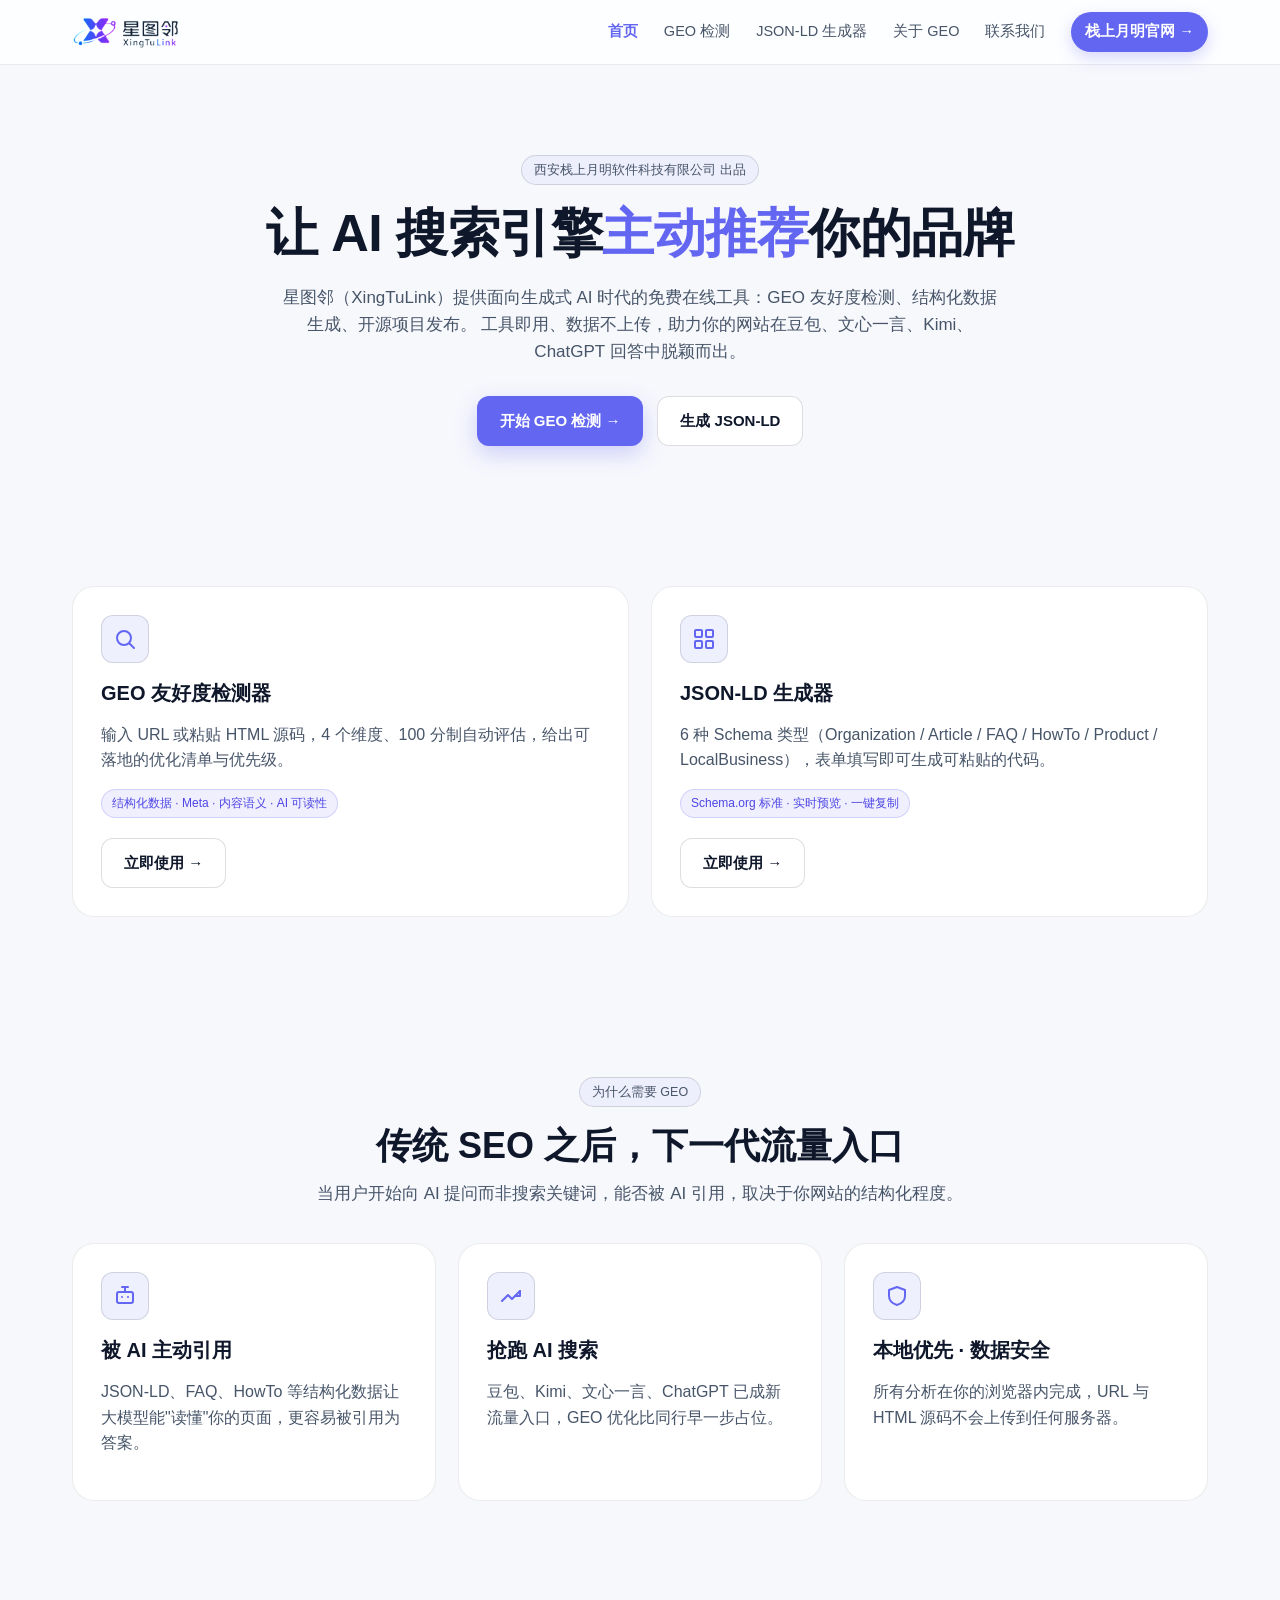
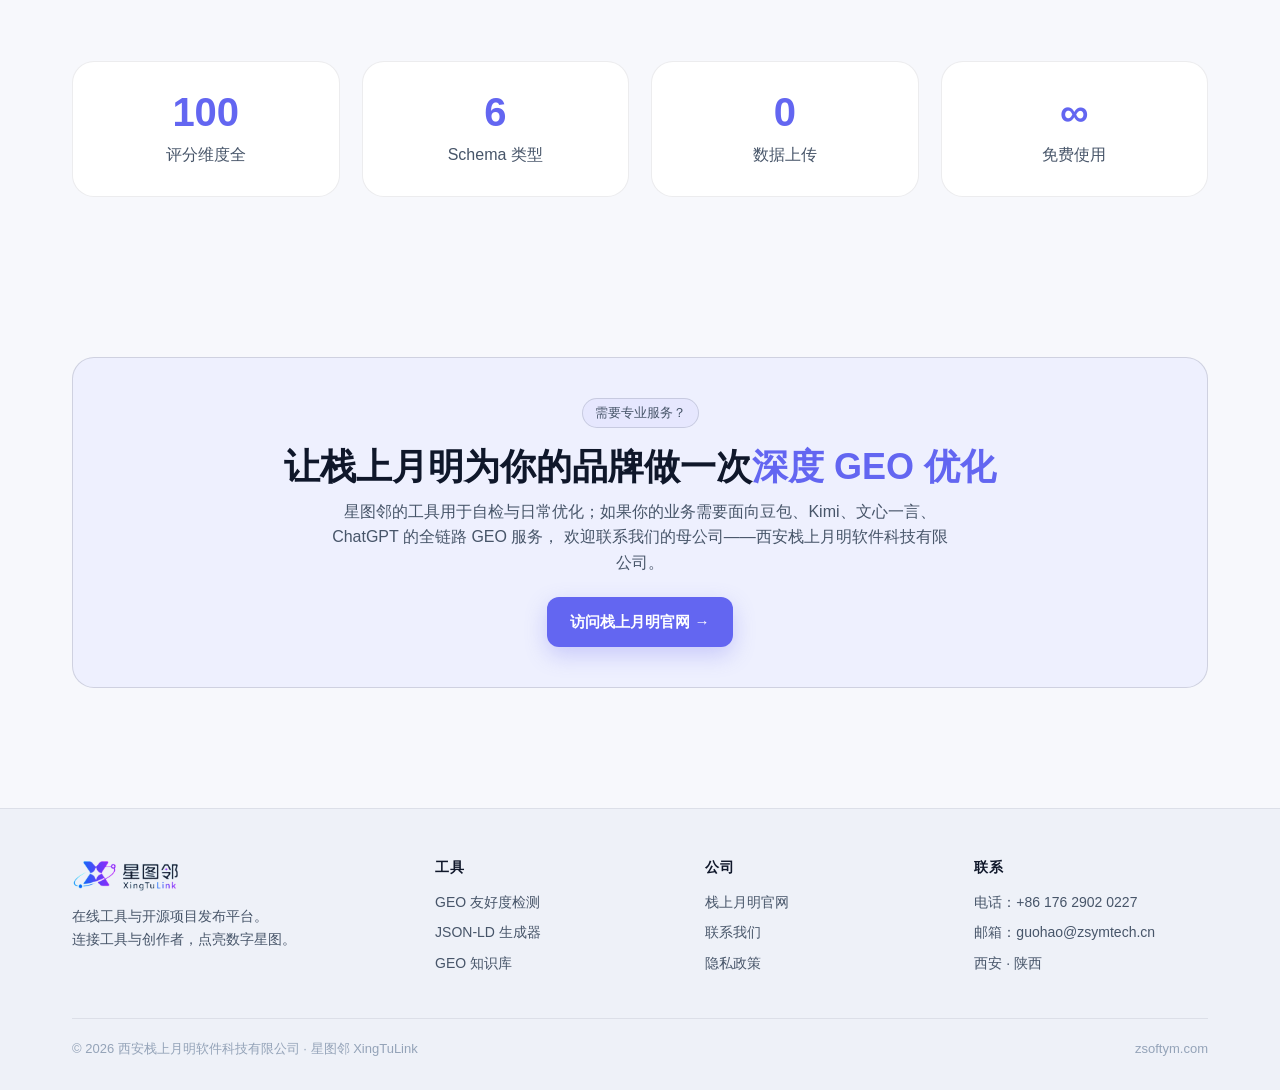
==== index.html @ fd4aece3 "Initial commit: XingtuLin: Open‑Source Release of GEO Tool Site" ====
<!DOCTYPE html>
<html lang="zh-CN">
<head>
  <meta charset="UTF-8" />
  <meta name="viewport" content="width=device-width, initial-scale=1, viewport-fit=cover" />
  <title>GEO优化工具_AI搜索引擎优化_JSON-LD生成器 - 星图邻</title>
  <meta name="description" content="星图邻（XingTuLink）提供 GEO 友好度检测、JSON-LD 生成器等面向 AI 搜索引擎优化的免费在线工具，助力网站在豆包、Kimi、文心一言、ChatGPT 中被主动引用。由西安栈上月明软件科技有限公司运营。" />
  <meta name="keywords" content="GEO优化工具,AI搜索引擎优化,生成式引擎优化,JSON-LD生成器,Schema标记,在线工具,星图邻,XingTuLink,栈上月明" />
  <meta http-equiv="Cache-Control" content="no-transform" />
  <meta name="applicable-device" content="pc,mobile" />
  <meta name="format-detection" content="telephone=no" />
  <meta name="mobile-web-app-capable" content="yes" />
  <meta name="author" content="西安栈上月明软件科技有限公司" />
  <link rel="canonical" href="https://xingtulink.com/" />
  <link rel="icon" type="image/png" href="/img/logo.png" />
  <link rel="apple-touch-icon" href="/img/logo.png" />
  <meta property="og:type" content="website" />
  <meta property="og:title" content="星图邻 - 在线工具与开源项目平台" />
  <meta property="og:description" content="提供 GEO 优化工具、JSON-LD 生成器等在线工具，发布优质开源项目。" />
  <meta property="og:url" content="https://xingtulink.com/" />
  <meta property="og:image" content="https://xingtulink.com/img/logo.png" />
  <meta property="og:site_name" content="星图邻 XingTuLink" />
  <meta property="og:locale" content="zh_CN" />
  <meta name="twitter:card" content="summary_large_image" />
  <meta name="twitter:title" content="星图邻 - 在线工具与开源项目平台" />
  <meta name="twitter:description" content="提供 GEO 优化工具、JSON-LD 生成器等在线工具" />
  <meta name="twitter:image" content="https://xingtulink.com/img/logo.png" />
  <meta name="theme-color" content="#0b0f1a" />
  <link rel="stylesheet" href="/public/styles.css" />
  <script type="application/ld+json">
  {
    "@context": "https://schema.org",
    "@graph": [
      {
        "@type": "Organization",
        "name": "星图邻 XingTuLink",
        "url": "https://xingtulink.com",
        "logo": "https://xingtulink.com/img/logo.png",
        "description": "面向生成式AI时代的免费在线工具平台",
        "parentOrganization": {
          "@type": "Organization",
          "name": "西安栈上月明软件科技有限公司",
          "url": "https://zsoftym.com"
        },
        "sameAs": ["https://github.com/xingtulink", "https://zsoftym.com"],
        "contactPoint": {
          "@type": "ContactPoint",
          "telephone": "+86-17629020227",
          "email": "guohao@zsymtech.cn",
          "contactType": "customer service"
        }
      },
      {
        "@type": "WebSite",
        "name": "星图邻",
        "url": "https://xingtulink.com",
        "potentialAction": {
          "@type": "SearchAction",
          "target": "https://xingtulink.com/search?q={search_term_string}",
          "query-input": "required name=search_term_string"
        }
      }
    ]
  }
  </script>
</head>
<body>
  <div class="bg-decor"></div>

  <header class="site-header">
    <div class="container nav">
      <a class="brand" href="/">
        <img src="/img/logo.png" alt="星图邻 XingTuLink" />
      </a>
      <button class="nav-toggle" aria-label="菜单">☰</button>
      <nav class="nav-links">
        <a href="/" class="active">首页</a>
        <a href="/tools/geo-checker/">GEO 检测</a>
        <a href="/tools/json-ld-generator/">JSON-LD 生成器</a>
        <a href="/about-geo/">关于 GEO</a>
        <a href="/contact/">联系我们</a>
        <a class="nav-cta" href="https://zsoftym.com/" data-external="1">栈上月明官网 →</a>
      </nav>
    </div>
  </header>

  <main>
    <section class="hero">
      <div class="container">
        <span class="eyebrow">西安栈上月明软件科技有限公司 出品</span>
        <h1>让 AI 搜索引擎<span class="gradient-text">主动推荐</span>你的品牌</h1>
        <p class="lead">
          星图邻（XingTuLink）提供面向生成式 AI 时代的免费在线工具：GEO 友好度检测、结构化数据生成、开源项目发布。
          工具即用、数据不上传，助力你的网站在豆包、文心一言、Kimi、ChatGPT 回答中脱颖而出。
        </p>
        <div class="hero-cta">
          <a class="btn btn-primary" href="/tools/geo-checker/">开始 GEO 检测 →</a>
          <a class="btn btn-ghost" href="/tools/json-ld-generator/">生成 JSON-LD</a>
        </div>
      </div>
    </section>

    <section>
      <div class="container">
        <div class="grid grid-2">
          <a class="card" href="/tools/geo-checker/">
            <span class="icon"><svg viewBox="0 0 24 24" fill="none" stroke="currentColor" stroke-width="2" stroke-linecap="round" stroke-linejoin="round"><circle cx="11" cy="11" r="7"></circle><line x1="21" y1="21" x2="16.5" y2="16.5"></line></svg></span>
            <h3>GEO 友好度检测器</h3>
            <p style="color:var(--text-soft);">
              输入 URL 或粘贴 HTML 源码，4 个维度、100 分制自动评估，给出可落地的优化清单与优先级。
            </p>
            <span class="chip">结构化数据 · Meta · 内容语义 · AI 可读性</span>
            <div style="margin-top:20px;">
              <span class="btn btn-ghost" style="pointer-events:none;">立即使用 →</span>
            </div>
          </a>
          <a class="card" href="/tools/json-ld-generator/">
            <span class="icon"><svg viewBox="0 0 24 24" fill="none" stroke="currentColor" stroke-width="2" stroke-linecap="round" stroke-linejoin="round"><rect x="3" y="3" width="7" height="7" rx="1"></rect><rect x="14" y="3" width="7" height="7" rx="1"></rect><rect x="3" y="14" width="7" height="7" rx="1"></rect><rect x="14" y="14" width="7" height="7" rx="1"></rect></svg></span>
            <h3>JSON-LD 生成器</h3>
            <p style="color:var(--text-soft);">
              6 种 Schema 类型（Organization / Article / FAQ / HowTo / Product / LocalBusiness），表单填写即可生成可粘贴的代码。
            </p>
            <span class="chip">Schema.org 标准 · 实时预览 · 一键复制</span>
            <div style="margin-top:20px;">
              <span class="btn btn-ghost" style="pointer-events:none;">立即使用 →</span>
            </div>
          </a>
        </div>
      </div>
    </section>

    <section>
      <div class="container">
        <div style="text-align:center;margin-bottom:36px;">
          <span class="eyebrow">为什么需要 GEO</span>
          <h2>传统 SEO 之后，下一代流量入口</h2>
          <p class="lead" style="margin:8px auto 0;">
            当用户开始向 AI 提问而非搜索关键词，能否被 AI 引用，取决于你网站的结构化程度。
          </p>
        </div>
        <div class="grid grid-3">
          <div class="card">
            <span class="icon"><svg viewBox="0 0 24 24" fill="none" stroke="currentColor" stroke-width="2" stroke-linecap="round" stroke-linejoin="round"><rect x="4" y="8" width="16" height="11" rx="2"></rect><path d="M12 8V4M9 3h6M9 13h.01M15 13h.01"></path></svg></span>
            <h3>被 AI 主动引用</h3>
            <p style="color:var(--text-soft);">JSON-LD、FAQ、HowTo 等结构化数据让大模型能"读懂"你的页面，更容易被引用为答案。</p>
          </div>
          <div class="card">
            <span class="icon"><svg viewBox="0 0 24 24" fill="none" stroke="currentColor" stroke-width="2" stroke-linecap="round" stroke-linejoin="round"><path d="M3 17l6-6 4 4 8-8"></path><path d="M21 7v5h-5"></path></svg></span>
            <h3>抢跑 AI 搜索</h3>
            <p style="color:var(--text-soft);">豆包、Kimi、文心一言、ChatGPT 已成新流量入口，GEO 优化比同行早一步占位。</p>
          </div>
          <div class="card">
            <span class="icon"><svg viewBox="0 0 24 24" fill="none" stroke="currentColor" stroke-width="2" stroke-linecap="round" stroke-linejoin="round"><path d="M12 3l8 3v6c0 4.5-3.2 7.5-8 9-4.8-1.5-8-4.5-8-9V6l8-3z"></path></svg></span>
            <h3>本地优先 · 数据安全</h3>
            <p style="color:var(--text-soft);">所有分析在你的浏览器内完成，URL 与 HTML 源码不会上传到任何服务器。</p>
          </div>
        </div>
      </div>
    </section>

    <section>
      <div class="container">
        <div class="grid grid-4">
          <div class="card" style="text-align:center;">
            <div class="stat-num gradient-text">100</div>
            <p style="color:var(--text-soft);margin:0;">评分维度全</p>
          </div>
          <div class="card" style="text-align:center;">
            <div class="stat-num gradient-text">6</div>
            <p style="color:var(--text-soft);margin:0;">Schema 类型</p>
          </div>
          <div class="card" style="text-align:center;">
            <div class="stat-num gradient-text">0</div>
            <p style="color:var(--text-soft);margin:0;">数据上传</p>
          </div>
          <div class="card" style="text-align:center;">
            <div class="stat-num gradient-text">∞</div>
            <p style="color:var(--text-soft);margin:0;">免费使用</p>
          </div>
        </div>
      </div>
    </section>

    <section>
      <div class="container">
        <div class="cta-banner">
          <span class="eyebrow">需要专业服务？</span>
          <h2>让栈上月明为你的品牌做一次<span class="gradient-text">深度 GEO 优化</span></h2>
          <p>
            星图邻的工具用于自检与日常优化；如果你的业务需要面向豆包、Kimi、文心一言、ChatGPT 的全链路 GEO 服务，
            欢迎联系我们的母公司——西安栈上月明软件科技有限公司。
          </p>
          <a class="btn btn-primary" href="https://zsoftym.com/" data-external="1">访问栈上月明官网 →</a>
        </div>
      </div>
    </section>
  </main>

  <footer class="site-footer">
    <div class="container">
      <div class="footer-grid">
        <div>
          <a class="brand" href="/">
            <img src="/img/logo.png" alt="星图邻" />
          </a>
          <p style="margin-top:14px;">
            在线工具与开源项目发布平台。<br />
            连接工具与创作者，点亮数字星图。
          </p>
        </div>
        <div>
          <h4>工具</h4>
          <ul>
            <li><a href="/tools/geo-checker/">GEO 友好度检测</a></li>
            <li><a href="/tools/json-ld-generator/">JSON-LD 生成器</a></li>
            <li><a href="/about-geo/">GEO 知识库</a></li>
          </ul>
        </div>
        <div>
          <h4>公司</h4>
          <ul>
            <li><a href="https://zsoftym.com/" data-external="1">栈上月明官网</a></li>
            <li><a href="/contact/">联系我们</a></li>
            <li><a href="/contact/#privacy">隐私政策</a></li>
          </ul>
        </div>
        <div>
          <h4>联系</h4>
          <ul>
            <li>电话：+86 176 2902 0227</li>
            <li>邮箱：guohao@zsymtech.cn</li>
            <li>西安 · 陕西</li>
          </ul>
        </div>
      </div>
      <div class="footer-bottom">
        <span>© 2026 西安栈上月明软件科技有限公司 · 星图邻 XingTuLink</span>
        <span><a href="https://zsoftym.com/" data-external="1">zsoftym.com</a></span>
      </div>
    </div>
  </footer>

  <script src="/public/site.js"></script>
</body>
</html>
---- public/styles.css ----
/* =========================================================
   星图邻 XingTuLink - 全站样式（浅色简洁版）
   纯静态、零构建，所有页面共享
   ========================================================= */

:root {
  --bg-0: #f7f8fc;
  --bg-1: #eef1f8;
  --bg-2: #e4e8f3;
  --surface: #ffffff;
  --line: rgba(15, 23, 42, 0.08);
  --line-2: rgba(15, 23, 42, 0.14);
  --text: #0f172a;
  --text-soft: #475569;
  --text-mute: #94a3b8;
  --brand-1: #6366f1;
  --brand-2: #8b5cf6;
  --brand-3: #0891b2;
  --ok: #16a34a;
  --warn: #d97706;
  --bad: #dc2626;
  --radius: 14px;
  --radius-lg: 22px;
  --shadow-1: 0 10px 30px rgba(15, 23, 42, 0.08);
  --shadow-2: 0 20px 60px rgba(99, 102, 241, 0.18);
}

* {
  box-sizing: border-box;
}

html,
body {
  margin: 0;
  padding: 0;
  font-family: "PingFang SC", "Microsoft YaHei", -apple-system, BlinkMacSystemFont,
    "Segoe UI", Roboto, "Helvetica Neue", Arial, sans-serif;
  background: var(--bg-0);
  color: var(--text);
  -webkit-font-smoothing: antialiased;
  -moz-osx-font-smoothing: grayscale;
  line-height: 1.6;
}

a {
  color: inherit;
  text-decoration: none;
  transition: color 0.2s;
}

a:hover {
  color: var(--brand-1);
}

img {
  max-width: 100%;
  display: block;
}

/* 背景装饰 —— 浅色柔和光晕 */
.bg-decor {
  position: fixed;
  inset: 0;
  z-index: -1;
  pointer-events: none;
  background:
    radial-gradient(900px 500px at 88% -8%, rgba(139, 92, 246, 0.12), transparent 60%),
    radial-gradient(800px 460px at -6% 24%, rgba(99, 102, 241, 0.1), transparent 60%),
    radial-gradient(700px 420px at 50% 116%, rgba(8, 145, 178, 0.08), transparent 60%),
    var(--bg-0);
}

/* 容器 */
.container {
  width: 100%;
  max-width: 1180px;
  margin: 0 auto;
  padding: 0 22px;
}

/* 顶部导航 */
.site-header {
  position: sticky;
  top: 0;
  z-index: 50;
  backdrop-filter: saturate(160%) blur(14px);
  -webkit-backdrop-filter: saturate(160%) blur(14px);
  background: rgba(255, 255, 255, 0.78);
  border-bottom: 1px solid var(--line);
}

.nav {
  display: flex;
  align-items: center;
  justify-content: space-between;
  height: 64px;
}

.brand {
  display: flex;
  align-items: center;
  gap: 10px;
}

/* logo 是深色，浅色背景下直接显示即可 */
.brand img {
  height: 32px;
  width: auto;
}

.nav-links {
  display: flex;
  align-items: center;
  gap: 26px;
}

.nav-links a {
  font-size: 14.5px;
  color: var(--text-soft);
}

.nav-links a.active {
  color: var(--brand-1);
  font-weight: 600;
}

.nav-cta {
  display: inline-flex;
  align-items: center;
  gap: 6px;
  padding: 8px 14px;
  border-radius: 999px;
  background: var(--brand-1);
  color: #fff !important;
  font-size: 13.5px;
  font-weight: 600;
  box-shadow: 0 6px 16px rgba(99, 102, 241, 0.26);
}

.nav-cta:hover {
  background: #5457e6;
  color: #fff !important;
}

.nav-toggle {
  display: none;
  background: transparent;
  border: 1px solid var(--line-2);
  color: var(--text);
  border-radius: 8px;
  padding: 6px 10px;
  cursor: pointer;
}

/* 按钮 */
.btn {
  display: inline-flex;
  align-items: center;
  justify-content: center;
  gap: 8px;
  padding: 12px 22px;
  border-radius: 12px;
  font-size: 15px;
  font-weight: 600;
  border: 1px solid transparent;
  cursor: pointer;
  transition: transform 0.15s, box-shadow 0.2s, background 0.2s, border-color 0.2s;
  font-family: inherit;
}

.btn-primary {
  background: var(--brand-1);
  color: #fff;
  box-shadow: 0 8px 22px rgba(99, 102, 241, 0.28);
}

.btn-primary:hover {
  transform: translateY(-1px);
  color: #fff;
  background: #5457e6;
  box-shadow: 0 12px 30px rgba(99, 102, 241, 0.38);
}

.btn-ghost {
  background: #fff;
  color: var(--text);
  border-color: var(--line-2);
}

.btn-ghost:hover {
  border-color: var(--brand-1);
  color: var(--brand-1);
}

/* 通用区块 */
section {
  padding: 80px 0;
  position: relative;
}

.eyebrow {
  display: inline-block;
  padding: 4px 12px;
  border: 1px solid var(--line-2);
  border-radius: 999px;
  font-size: 12.5px;
  color: var(--text-soft);
  background: rgba(99, 102, 241, 0.06);
  margin-bottom: 16px;
}

h1,
h2,
h3,
h4 {
  margin: 0 0 12px;
  line-height: 1.25;
  color: var(--text);
}

h1 {
  font-size: clamp(32px, 5vw, 52px);
  font-weight: 800;
  letter-spacing: -0.5px;
}

h2 {
  font-size: clamp(26px, 3.4vw, 36px);
  font-weight: 700;
}

h3 {
  font-size: 20px;
  font-weight: 700;
}

p.lead {
  color: var(--text-soft);
  font-size: 17px;
  max-width: 720px;
}

.gradient-text {
  color: var(--brand-1);
}

/* 统计数字（替代 H2，避免污染标题语义） */
.stat-num {
  font-size: 40px;
  font-weight: 800;
  line-height: 1.1;
  margin-bottom: 8px;
}

/* 卡片 */
.card {
  background: var(--surface);
  border: 1px solid var(--line);
  border-radius: var(--radius-lg);
  padding: 28px;
  transition: transform 0.2s, border-color 0.2s, box-shadow 0.3s;
}

.card:hover {
  transform: translateY(-3px);
  border-color: var(--line-2);
  box-shadow: var(--shadow-1);
}

.card .icon {
  width: 48px;
  height: 48px;
  border-radius: 12px;
  background: #eef0fe;
  border: 1px solid var(--line-2);
  color: var(--brand-1);
  display: inline-flex;
  align-items: center;
  justify-content: center;
  margin-bottom: 18px;
  font-weight: 800;
  font-size: 20px;
}

.card .icon svg {
  width: 24px;
  height: 24px;
}

/* 网格 */
.grid {
  display: grid;
  gap: 22px;
}

.grid-2 {
  grid-template-columns: repeat(2, 1fr);
}

.grid-3 {
  grid-template-columns: repeat(3, 1fr);
}

.grid-4 {
  grid-template-columns: repeat(4, 1fr);
}

/* Footer */
.site-footer {
  border-top: 1px solid var(--line);
  padding: 50px 0 30px;
  margin-top: 40px;
  background: var(--bg-1);
  color: var(--text-soft);
  font-size: 14px;
}

.footer-grid {
  display: grid;
  grid-template-columns: 1.4fr 1fr 1fr 1fr;
  gap: 36px;
}

.footer-grid h4 {
  color: var(--text);
  font-size: 14px;
  margin-bottom: 14px;
  text-transform: uppercase;
  letter-spacing: 1px;
}

.footer-grid ul {
  list-style: none;
  padding: 0;
  margin: 0;
}

.footer-grid li {
  margin: 8px 0;
}

.footer-grid a {
  color: var(--text-soft);
}

.footer-grid a:hover {
  color: var(--brand-1);
}

.footer-bottom {
  margin-top: 36px;
  padding-top: 20px;
  border-top: 1px solid var(--line);
  display: flex;
  justify-content: space-between;
  align-items: center;
  flex-wrap: wrap;
  gap: 10px;
  font-size: 13px;
  color: var(--text-mute);
}

/* Hero */
.hero {
  padding: 90px 0 60px;
  text-align: center;
}

.hero p.lead {
  margin: 18px auto 30px;
}

.hero-cta {
  display: flex;
  gap: 14px;
  justify-content: center;
  flex-wrap: wrap;
}

/* 表单 */
.input,
.textarea,
.select {
  width: 100%;
  padding: 12px 14px;
  background: #fff;
  border: 1px solid var(--line-2);
  border-radius: 10px;
  color: var(--text);
  font-size: 14.5px;
  font-family: inherit;
  outline: none;
  transition: border-color 0.2s, box-shadow 0.2s;
}

.input:focus,
.textarea:focus,
.select:focus {
  border-color: var(--brand-1);
  box-shadow: 0 0 0 3px rgba(99, 102, 241, 0.18);
}

.textarea {
  resize: vertical;
  min-height: 160px;
  font-family: "SFMono-Regular", Menlo, Consolas, monospace;
  line-height: 1.55;
}

label {
  display: block;
  font-size: 13.5px;
  color: var(--text-soft);
  margin: 12px 0 6px;
}

.field-row {
  display: grid;
  grid-template-columns: 1fr 1fr;
  gap: 12px;
}

/* 工具页面布局 */
.tool-wrap {
  display: grid;
  grid-template-columns: 1.1fr 1fr;
  gap: 28px;
  align-items: start;
}

.tool-panel {
  background: var(--surface);
  border: 1px solid var(--line);
  border-radius: var(--radius-lg);
  padding: 26px;
}

/* 进度条 */
.score {
  display: flex;
  align-items: baseline;
  gap: 8px;
}

.score .num {
  font-size: 56px;
  font-weight: 800;
  color: var(--brand-1);
  line-height: 1;
}

.score .max {
  color: var(--text-mute);
  font-size: 16px;
}

.bar {
  height: 10px;
  background: var(--bg-2);
  border-radius: 999px;
  overflow: hidden;
  margin-top: 8px;
}

.bar > i {
  display: block;
  height: 100%;
  background: var(--brand-1);
  border-radius: 999px;
  transition: width 0.6s ease;
}

.bar.warn > i {
  background: linear-gradient(135deg, #f59e0b, #ef4444);
}

.bar.bad > i {
  background: linear-gradient(135deg, #ef4444, #be123c);
}

.bar.ok > i {
  background: var(--ok);
}

.dim-row {
  margin: 18px 0;
}

.dim-row header {
  display: flex;
  justify-content: space-between;
  font-size: 14px;
  color: var(--text-soft);
}

.dim-row header b {
  color: var(--text);
}

/* 问题列表 */
.issues {
  list-style: none;
  padding: 0;
  margin: 0;
}

.issues li {
  display: grid;
  grid-template-columns: 24px 1fr;
  gap: 12px;
  padding: 12px 14px;
  border: 1px solid var(--line);
  border-radius: 12px;
  margin-bottom: 10px;
  background: #fff;
  font-size: 14.5px;
  color: var(--text);
}

.dot {
  width: 12px;
  height: 12px;
  border-radius: 999px;
  margin-top: 6px;
}

.dot.bad {
  background: var(--bad);
  box-shadow: 0 0 0 4px rgba(220, 38, 38, 0.14);
}

.dot.warn {
  background: var(--warn);
  box-shadow: 0 0 0 4px rgba(217, 119, 6, 0.14);
}

.dot.ok {
  background: var(--ok);
  box-shadow: 0 0 0 4px rgba(22, 163, 74, 0.14);
}

/* 代码块 —— 浅底深色文字，便于阅读 */
pre.code {
  background: #0f172a;
  border: 1px solid #1e293b;
  border-radius: 12px;
  padding: 18px;
  overflow: auto;
  color: #e2e8f0;
  font-size: 13.5px;
  line-height: 1.6;
  font-family: "SFMono-Regular", Menlo, Consolas, monospace;
  margin: 0;
}

pre.code .k {
  color: #c084fc;
}

pre.code .s {
  color: #86efac;
}

pre.code .n {
  color: #fcd34d;
}

pre.code .b {
  color: #93c5fd;
  font-weight: 700;
}

/* CTA 横幅 */
.cta-banner {
  background: #eef0fe;
  border: 1px solid var(--line-2);
  border-radius: var(--radius-lg);
  padding: 40px;
  text-align: center;
}

.cta-banner h2 {
  margin-bottom: 10px;
}

.cta-banner p {
  color: var(--text-soft);
  margin: 0 auto 22px;
  max-width: 620px;
}

/* 标签 chip */
.chip {
  display: inline-flex;
  align-items: center;
  gap: 6px;
  padding: 4px 10px;
  font-size: 12px;
  background: rgba(99, 102, 241, 0.1);
  color: #4f46e5;
  border-radius: 999px;
  border: 1px solid rgba(99, 102, 241, 0.22);
}

.chip.warn {
  background: rgba(217, 119, 6, 0.1);
  color: #b45309;
  border-color: rgba(217, 119, 6, 0.22);
}

/* 总分卡片 */
.score-card {
  display: flex;
  align-items: center;
  gap: 16px;
  flex-wrap: wrap;
  padding: 20px 22px;
  border: 1px solid var(--line);
  border-radius: 16px;
  background: linear-gradient(135deg, rgba(99, 102, 241, 0.06), rgba(139, 92, 246, 0.04));
}

.score-card .score .num {
  font-size: 60px;
}

.score-tag {
  display: inline-flex;
  align-items: center;
  padding: 4px 12px;
  border-radius: 999px;
  font-size: 13px;
  font-weight: 600;
}

.score-tag.ok {
  background: rgba(22, 163, 74, 0.12);
  color: var(--ok);
}

.score-tag.warn {
  background: rgba(217, 119, 6, 0.12);
  color: var(--warn);
}

.score-tag.bad {
  background: rgba(220, 38, 38, 0.12);
  color: var(--bad);
}

.score-comment {
  flex-basis: 100%;
  color: var(--text-soft);
  margin: 0;
  font-size: 14.5px;
}

/* 结果标签页 */
.result-tabs {
  display: flex;
  gap: 6px;
  margin-top: 22px;
  border-bottom: 1px solid var(--line);
}

.result-tab {
  display: inline-flex;
  align-items: center;
  gap: 6px;
  padding: 9px 14px;
  background: transparent;
  border: none;
  border-bottom: 2px solid transparent;
  color: var(--text-mute);
  font-size: 14px;
  font-weight: 600;
  cursor: pointer;
  transition: color 0.2s, border-color 0.2s;
  font-family: inherit;
}

.result-tab:hover {
  color: var(--text);
}

.result-tab.active {
  color: var(--brand-1);
  border-bottom-color: var(--brand-1);
}

.count-badge {
  display: inline-flex;
  align-items: center;
  justify-content: center;
  min-width: 20px;
  height: 20px;
  padding: 0 6px;
  border-radius: 999px;
  background: var(--bg-2);
  color: var(--text-soft);
  font-size: 12px;
  font-weight: 600;
}

.result-tab.active .count-badge {
  background: rgba(99, 102, 241, 0.14);
  color: var(--brand-1);
}

.result-pane {
  display: none;
  max-height: 400px;
  overflow-y: auto;
  padding: 16px 4px 4px;
  scrollbar-width: thin;
}

.result-pane.active {
  display: block;
}

/* 工具标签切换 */
.tabs {
  display: flex;
  gap: 8px;
  margin-bottom: 18px;
  flex-wrap: wrap;
}

.tab {
  padding: 8px 14px;
  border-radius: 999px;
  border: 1px solid var(--line-2);
  background: #fff;
  color: var(--text-soft);
  font-size: 13.5px;
  cursor: pointer;
  transition: all 0.2s;
}

.tab.active {
  background: var(--brand-1);
  border-color: transparent;
  color: #fff;
  font-weight: 600;
}

/* 关于页 / FAQ */
.faq {
  border: 1px solid var(--line);
  border-radius: 12px;
  margin-bottom: 12px;
  background: #fff;
  overflow: hidden;
}

.faq summary {
  list-style: none;
  cursor: pointer;
  padding: 16px 20px;
  font-weight: 600;
  display: flex;
  justify-content: space-between;
  align-items: center;
  color: var(--text);
}

.faq summary::-webkit-details-marker {
  display: none;
}

.faq summary::after {
  content: "+";
  font-size: 22px;
  color: var(--text-mute);
  transition: transform 0.2s;
}

.faq[open] summary::after {
  content: "−";
}

.faq .faq-body {
  padding: 0 20px 18px;
  color: var(--text-soft);
  font-size: 14.5px;
}

.toc {
  display: flex;
  gap: 16px;
  flex-wrap: wrap;
  margin: 18px 0 30px;
  font-size: 13.5px;
  color: var(--text-soft);
}

.toc a:hover {
  color: var(--brand-1);
}

/* 联系卡片 */
.contact-grid {
  display: grid;
  grid-template-columns: 1fr 1fr;
  gap: 24px;
}

.contact-card {
  display: flex;
  gap: 14px;
  align-items: flex-start;
  padding: 18px;
  border: 1px solid var(--line);
  border-radius: 14px;
  background: #fff;
  margin-bottom: 12px;
}

.contact-card .ci {
  width: 40px;
  height: 40px;
  border-radius: 10px;
  background: #eef0fe;
  border: 1px solid var(--line-2);
  color: var(--brand-1);
  display: inline-flex;
  align-items: center;
  justify-content: center;
  flex-shrink: 0;
}

.contact-card .ci svg {
  width: 20px;
  height: 20px;
}

.contact-card b {
  display: block;
  font-size: 14px;
  color: var(--text-soft);
  font-weight: 500;
  margin-bottom: 2px;
}

.contact-card a,
.contact-card span {
  color: var(--text);
  font-size: 15px;
}

/* 工具提示 */
.tip {
  font-size: 12.5px;
  color: var(--text-mute);
  margin-top: 6px;
}

.hr {
  height: 1px;
  background: var(--line);
  margin: 24px 0;
  border: 0;
}

/* 表格（about-geo 对比表） */
table {
  color: var(--text);
}

table th {
  background: rgba(99, 102, 241, 0.1);
  color: var(--text);
}

table td {
  color: var(--text-soft);
}

/* 响应式 */
@media (max-width: 900px) {
  .grid-2,
  .grid-3,
  .grid-4,
  .tool-wrap,
  .footer-grid,
  .contact-grid,
  .field-row {
    grid-template-columns: 1fr;
  }

  .nav-links {
    display: none;
    position: absolute;
    top: 64px;
    left: 0;
    right: 0;
    background: rgba(255, 255, 255, 0.98);
    backdrop-filter: blur(10px);
    flex-direction: column;
    padding: 18px 22px;
    border-bottom: 1px solid var(--line);
    align-items: flex-start;
  }

  .nav-links.open {
    display: flex;
  }

  .nav-toggle {
    display: inline-flex;
  }

  section {
    padding: 56px 0;
  }
}

/* 滚动条 */
::-webkit-scrollbar {
  width: 10px;
  height: 10px;
}

::-webkit-scrollbar-track {
  background: transparent;
}

::-webkit-scrollbar-thumb {
  background: rgba(15, 23, 42, 0.18);
  border-radius: 999px;
}

::-webkit-scrollbar-thumb:hover {
  background: rgba(15, 23, 42, 0.3);
}
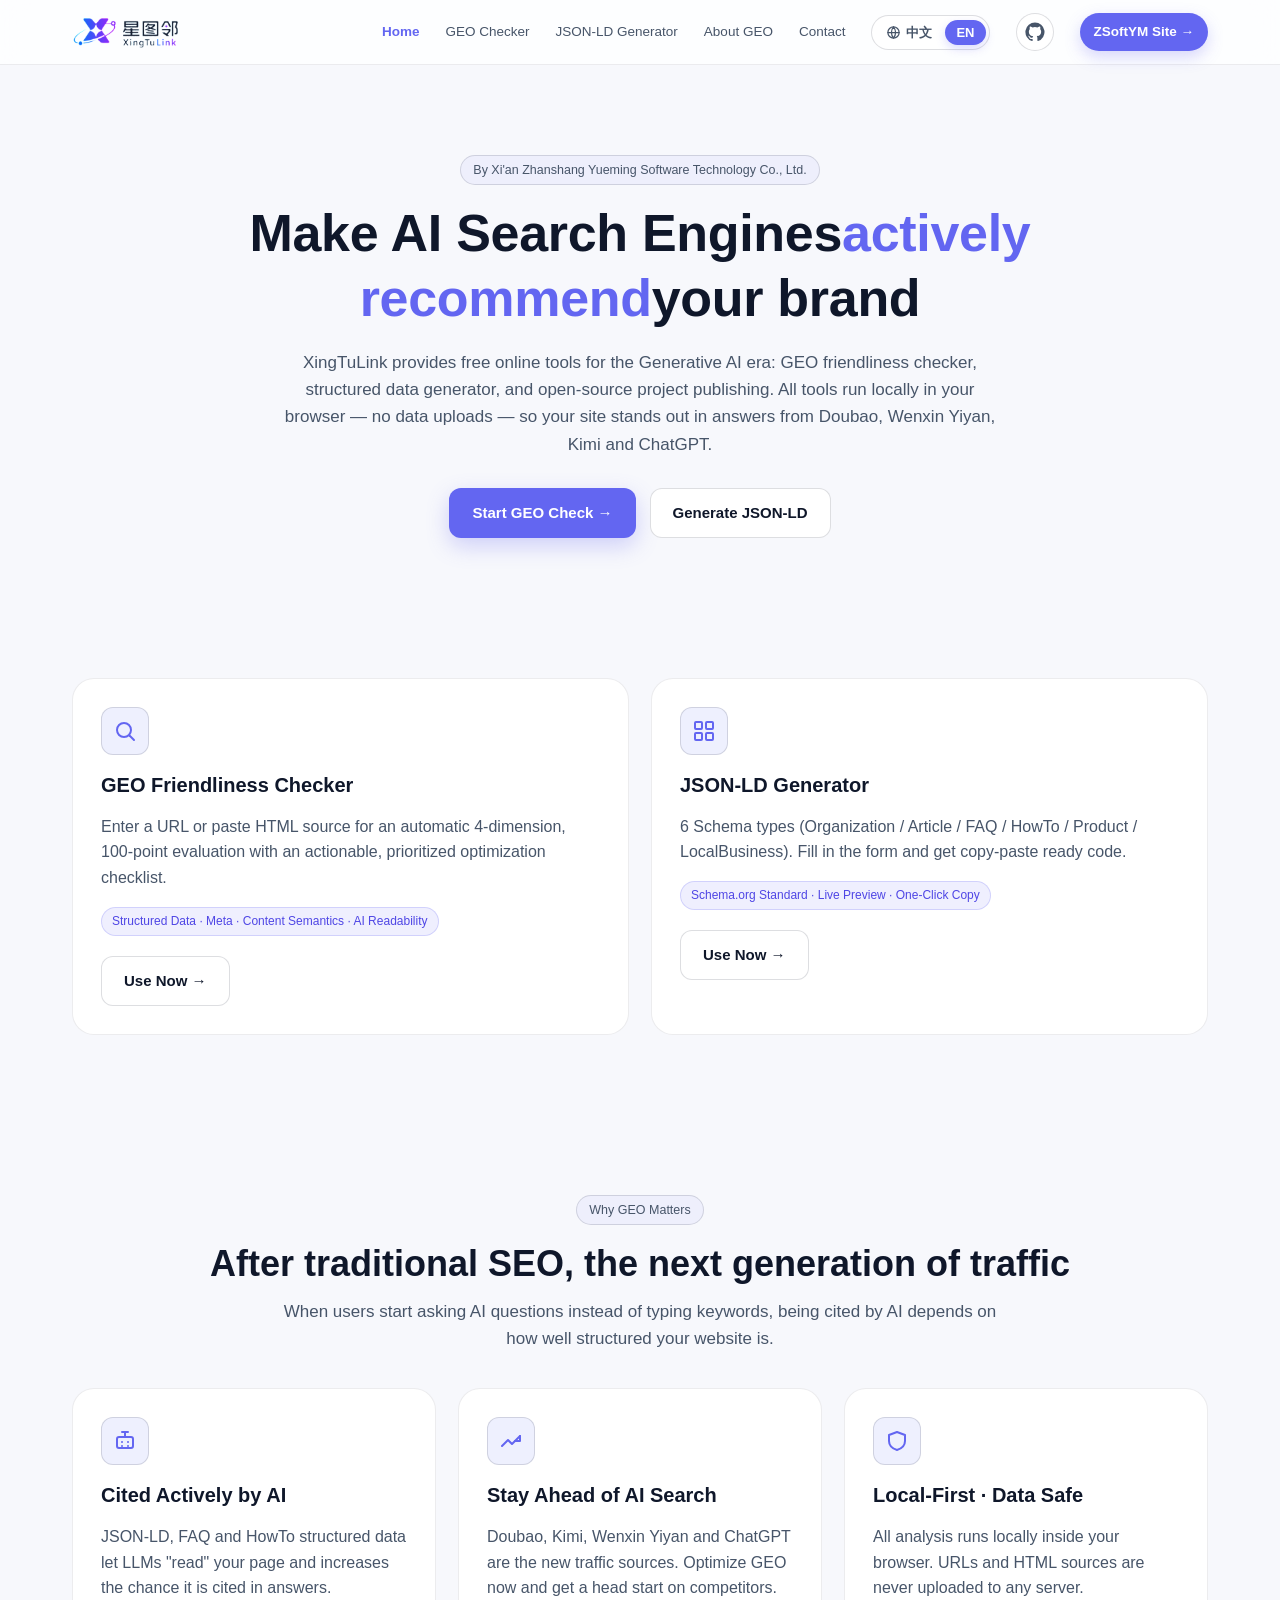
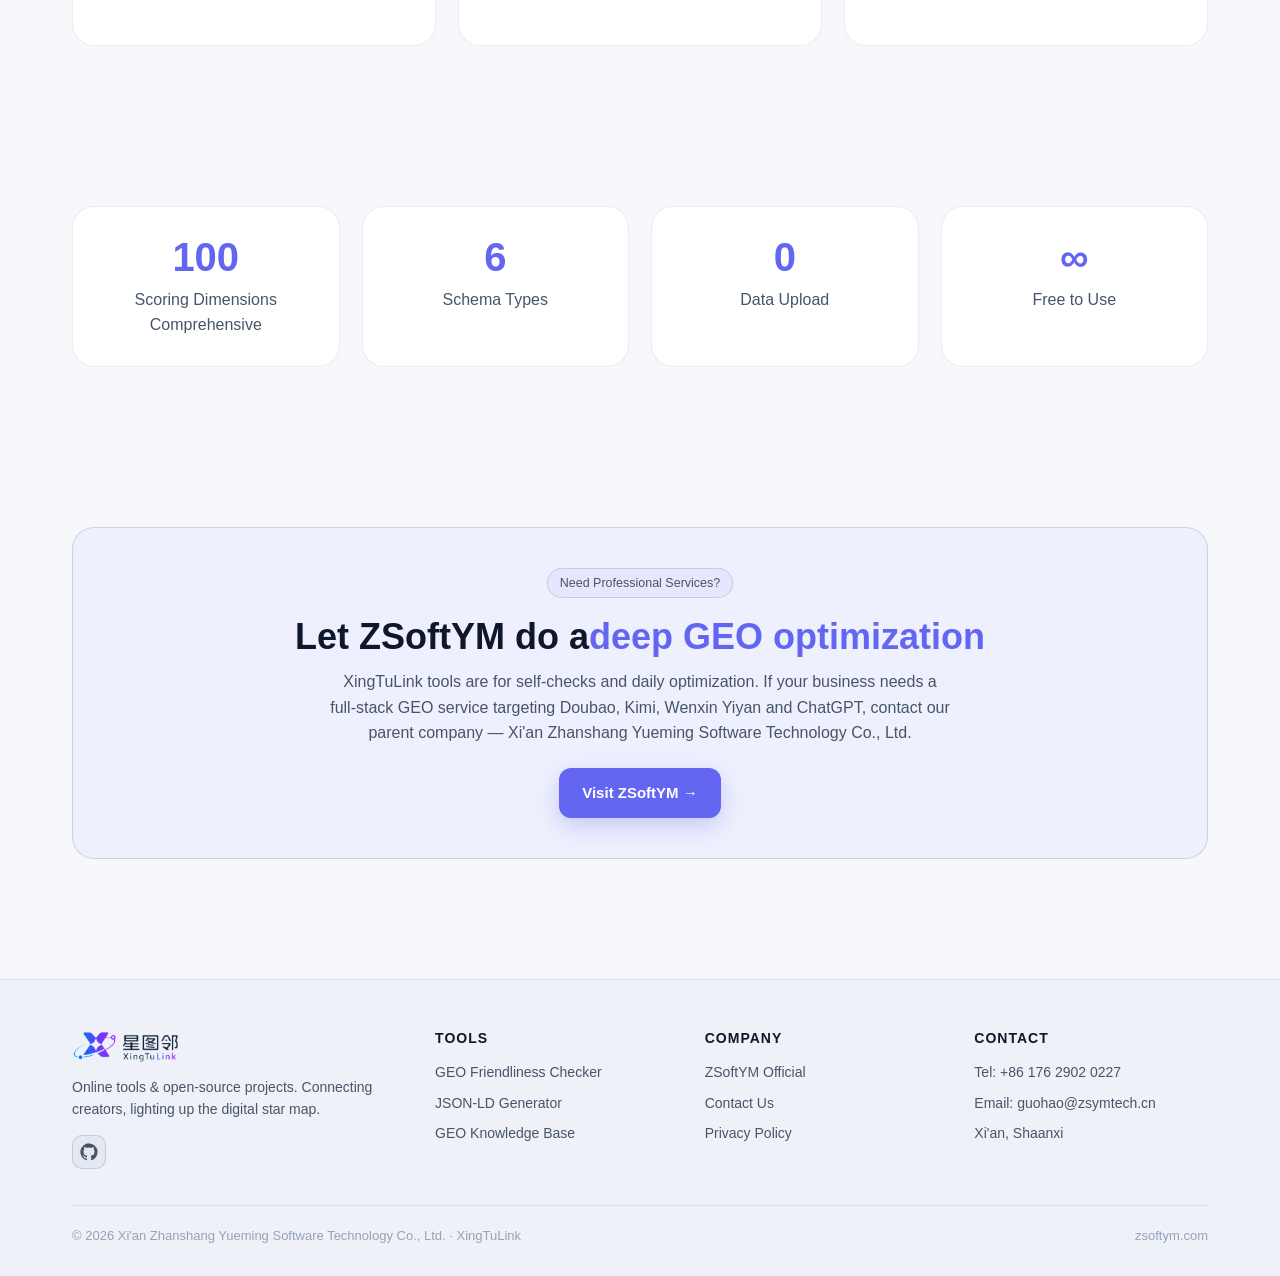
==== commit 95453ba6: "docs: add homepage, GEO checker and JSON-LD generator screenshots - Rename img/1.png -> homepage-scr" ====
--- a/index.html
+++ b/index.html
@@ -70,16 +70,16 @@
   <header class="site-header">
     <div class="container nav">
       <a class="brand" href="/">
-        <img src="/img/logo.png" alt="星图邻 XingTuLink" />
+        <img src="/img/logo.png" alt="星图邻 XingTuLink" data-i18n-attr="alt:brand.alt" />
       </a>
-      <button class="nav-toggle" aria-label="菜单">☰</button>
+      <button class="nav-toggle" aria-label="菜单" data-i18n-attr="aria-label:lang.label">☰</button>
       <nav class="nav-links">
-        <a href="/" class="active">首页</a>
-        <a href="/tools/geo-checker/">GEO 检测</a>
-        <a href="/tools/json-ld-generator/">JSON-LD 生成器</a>
-        <a href="/about-geo/">关于 GEO</a>
-        <a href="/contact/">联系我们</a>
-        <a class="nav-cta" href="https://zsoftym.com/" data-external="1">栈上月明官网 →</a>
+        <a href="/" class="active" data-i18n="nav.home">首页</a>
+        <a href="/tools/geo-checker/" data-i18n="nav.geo-check">GEO 检测</a>
+        <a href="/tools/json-ld-generator/" data-i18n="nav.jsonld">JSON-LD 生成器</a>
+        <a href="/about-geo/" data-i18n="nav.about-geo">关于 GEO</a>
+        <a href="/contact/" data-i18n="nav.contact">联系我们</a>
+        <a class="nav-cta" href="https://zsoftym.com/" data-external="1" data-i18n="nav.zsoftym">栈上月明官网 →</a>
       </nav>
     </div>
   </header>
@@ -87,15 +87,15 @@
   <main>
     <section class="hero">
       <div class="container">
-        <span class="eyebrow">西安栈上月明软件科技有限公司 出品</span>
-        <h1>让 AI 搜索引擎<span class="gradient-text">主动推荐</span>你的品牌</h1>
-        <p class="lead">
+        <span class="eyebrow" data-i18n="home.eyebrow">西安栈上月明软件科技有限公司 出品</span>
+        <h1><span data-i18n="home.hero.h1.part1">让 AI 搜索引擎</span><span class="gradient-text" data-i18n="home.hero.h1.part2">主动推荐</span><span data-i18n="home.hero.h1.part3">你的品牌</span></h1>
+        <p class="lead" data-i18n="home.hero.lead">
           星图邻（XingTuLink）提供面向生成式 AI 时代的免费在线工具：GEO 友好度检测、结构化数据生成、开源项目发布。
           工具即用、数据不上传，助力你的网站在豆包、文心一言、Kimi、ChatGPT 回答中脱颖而出。
         </p>
         <div class="hero-cta">
-          <a class="btn btn-primary" href="/tools/geo-checker/">开始 GEO 检测 →</a>
-          <a class="btn btn-ghost" href="/tools/json-ld-generator/">生成 JSON-LD</a>
+          <a class="btn btn-primary" href="/tools/geo-checker/" data-i18n="home.hero.cta-primary">开始 GEO 检测 →</a>
+          <a class="btn btn-ghost" href="/tools/json-ld-generator/" data-i18n="home.hero.cta-ghost">生成 JSON-LD</a>
         </div>
       </div>
     </section>
@@ -105,24 +105,24 @@
         <div class="grid grid-2">
           <a class="card" href="/tools/geo-checker/">
             <span class="icon"><svg viewBox="0 0 24 24" fill="none" stroke="currentColor" stroke-width="2" stroke-linecap="round" stroke-linejoin="round"><circle cx="11" cy="11" r="7"></circle><line x1="21" y1="21" x2="16.5" y2="16.5"></line></svg></span>
-            <h3>GEO 友好度检测器</h3>
-            <p style="color:var(--text-soft);">
+            <h3 data-i18n="home.card.geo.title">GEO 友好度检测器</h3>
+            <p style="color:var(--text-soft);" data-i18n="home.card.geo.desc">
               输入 URL 或粘贴 HTML 源码，4 个维度、100 分制自动评估，给出可落地的优化清单与优先级。
             </p>
-            <span class="chip">结构化数据 · Meta · 内容语义 · AI 可读性</span>
+            <span class="chip" data-i18n="home.card.geo.chip">结构化数据 · Meta · 内容语义 · AI 可读性</span>
             <div style="margin-top:20px;">
-              <span class="btn btn-ghost" style="pointer-events:none;">立即使用 →</span>
+              <span class="btn btn-ghost" style="pointer-events:none;" data-i18n="btn.use-now">立即使用 →</span>
             </div>
           </a>
           <a class="card" href="/tools/json-ld-generator/">
             <span class="icon"><svg viewBox="0 0 24 24" fill="none" stroke="currentColor" stroke-width="2" stroke-linecap="round" stroke-linejoin="round"><rect x="3" y="3" width="7" height="7" rx="1"></rect><rect x="14" y="3" width="7" height="7" rx="1"></rect><rect x="3" y="14" width="7" height="7" rx="1"></rect><rect x="14" y="14" width="7" height="7" rx="1"></rect></svg></span>
-            <h3>JSON-LD 生成器</h3>
-            <p style="color:var(--text-soft);">
+            <h3 data-i18n="home.card.jsonld.title">JSON-LD 生成器</h3>
+            <p style="color:var(--text-soft);" data-i18n="home.card.jsonld.desc">
               6 种 Schema 类型（Organization / Article / FAQ / HowTo / Product / LocalBusiness），表单填写即可生成可粘贴的代码。
             </p>
-            <span class="chip">Schema.org 标准 · 实时预览 · 一键复制</span>
+            <span class="chip" data-i18n="home.card.jsonld.chip">Schema.org 标准 · 实时预览 · 一键复制</span>
             <div style="margin-top:20px;">
-              <span class="btn btn-ghost" style="pointer-events:none;">立即使用 →</span>
+              <span class="btn btn-ghost" style="pointer-events:none;" data-i18n="btn.use-now">立即使用 →</span>
             </div>
           </a>
         </div>
@@ -132,27 +132,27 @@
     <section>
       <div class="container">
         <div style="text-align:center;margin-bottom:36px;">
-          <span class="eyebrow">为什么需要 GEO</span>
-          <h2>传统 SEO 之后，下一代流量入口</h2>
-          <p class="lead" style="margin:8px auto 0;">
+          <span class="eyebrow" data-i18n="home.why.eyebrow">为什么需要 GEO</span>
+          <h2 data-i18n="home.why.h2">传统 SEO 之后，下一代流量入口</h2>
+          <p class="lead" style="margin:8px auto 0;" data-i18n="home.why.lead">
             当用户开始向 AI 提问而非搜索关键词，能否被 AI 引用，取决于你网站的结构化程度。
           </p>
         </div>
         <div class="grid grid-3">
           <div class="card">
-            <span class="icon"><svg viewBox="0 0 24 24" fill="none" stroke="currentColor" stroke-width="2" stroke-linecap="round" stroke-linejoin="round"><rect x="4" y="8" width="16" height="11" rx="2"></rect><path d="M12 8V4M9 3h6M9 13h.01M15 13h.01"></path></svg></span>
-            <h3>被 AI 主动引用</h3>
-            <p style="color:var(--text-soft);">JSON-LD、FAQ、HowTo 等结构化数据让大模型能"读懂"你的页面，更容易被引用为答案。</p>
+            <span class="icon"><svg viewBox="0 0 24 24" fill="none" stroke="currentColor" stroke-width="2" stroke-linecap="round" stroke-linejoin="round"><rect x="4" y="8" width="16" height="11" rx="2"></rect><path d="M12 8V4M9 3h6M9 13h.01M15 13h.01M9 17h.01M15 17h.01"></path></svg></span>
+            <h3 data-i18n="home.why.cited.title">被 AI 主动引用</h3>
+            <p style="color:var(--text-soft);" data-i18n="home.why.cited.desc">JSON-LD、FAQ、HowTo 等结构化数据让大模型能"读懂"你的页面，更容易被引用为答案。</p>
           </div>
           <div class="card">
             <span class="icon"><svg viewBox="0 0 24 24" fill="none" stroke="currentColor" stroke-width="2" stroke-linecap="round" stroke-linejoin="round"><path d="M3 17l6-6 4 4 8-8"></path><path d="M21 7v5h-5"></path></svg></span>
-            <h3>抢跑 AI 搜索</h3>
-            <p style="color:var(--text-soft);">豆包、Kimi、文心一言、ChatGPT 已成新流量入口，GEO 优化比同行早一步占位。</p>
+            <h3 data-i18n="home.why.early.title">抢跑 AI 搜索</h3>
+            <p style="color:var(--text-soft);" data-i18n="home.why.early.desc">豆包、Kimi、文心一言、ChatGPT 已成新流量入口，GEO 优化比同行早一步占位。</p>
           </div>
           <div class="card">
             <span class="icon"><svg viewBox="0 0 24 24" fill="none" stroke="currentColor" stroke-width="2" stroke-linecap="round" stroke-linejoin="round"><path d="M12 3l8 3v6c0 4.5-3.2 7.5-8 9-4.8-1.5-8-4.5-8-9V6l8-3z"></path></svg></span>
-            <h3>本地优先 · 数据安全</h3>
-            <p style="color:var(--text-soft);">所有分析在你的浏览器内完成，URL 与 HTML 源码不会上传到任何服务器。</p>
+            <h3 data-i18n="home.why.safe.title">本地优先 · 数据安全</h3>
+            <p style="color:var(--text-soft);" data-i18n="home.why.safe.desc">所有分析在你的浏览器内完成，URL 与 HTML 源码不会上传到任何服务器。</p>
           </div>
         </div>
       </div>
@@ -163,19 +163,19 @@
         <div class="grid grid-4">
           <div class="card" style="text-align:center;">
             <div class="stat-num gradient-text">100</div>
-            <p style="color:var(--text-soft);margin:0;">评分维度全</p>
+            <p style="color:var(--text-soft);margin:0;" data-i18n="home.stat.100">评分维度全</p>
           </div>
           <div class="card" style="text-align:center;">
             <div class="stat-num gradient-text">6</div>
-            <p style="color:var(--text-soft);margin:0;">Schema 类型</p>
+            <p style="color:var(--text-soft);margin:0;" data-i18n="home.stat.6">Schema 类型</p>
           </div>
           <div class="card" style="text-align:center;">
             <div class="stat-num gradient-text">0</div>
-            <p style="color:var(--text-soft);margin:0;">数据上传</p>
+            <p style="color:var(--text-soft);margin:0;" data-i18n="home.stat.0">数据上传</p>
           </div>
           <div class="card" style="text-align:center;">
             <div class="stat-num gradient-text">∞</div>
-            <p style="color:var(--text-soft);margin:0;">免费使用</p>
+            <p style="color:var(--text-soft);margin:0;" data-i18n="home.stat.inf">免费使用</p>
           </div>
         </div>
       </div>
@@ -184,13 +184,13 @@
     <section>
       <div class="container">
         <div class="cta-banner">
-          <span class="eyebrow">需要专业服务？</span>
-          <h2>让栈上月明为你的品牌做一次<span class="gradient-text">深度 GEO 优化</span></h2>
-          <p>
+          <span class="eyebrow" data-i18n="home.cta.eyebrow">需要专业服务？</span>
+          <h2><span data-i18n="home.cta.h2.part1">让栈上月明为你的品牌做一次</span><span class="gradient-text" data-i18n="home.cta.h2.part2">深度 GEO 优化</span></h2>
+          <p data-i18n="home.cta.desc">
             星图邻的工具用于自检与日常优化；如果你的业务需要面向豆包、Kimi、文心一言、ChatGPT 的全链路 GEO 服务，
             欢迎联系我们的母公司——西安栈上月明软件科技有限公司。
           </p>
-          <a class="btn btn-primary" href="https://zsoftym.com/" data-external="1">访问栈上月明官网 →</a>
+          <a class="btn btn-primary" href="https://zsoftym.com/" data-external="1" data-i18n="btn.visit-zsoftym">访问栈上月明官网 →</a>
         </div>
       </div>
     </section>
@@ -201,45 +201,51 @@
       <div class="footer-grid">
         <div>
           <a class="brand" href="/">
-            <img src="/img/logo.png" alt="星图邻" />
+            <img src="/img/logo.png" alt="星图邻" data-i18n-attr="alt:brand.alt" />
           </a>
-          <p style="margin-top:14px;">
+          <p style="margin-top:14px;" data-i18n="footer.desc">
             在线工具与开源项目发布平台。<br />
             连接工具与创作者，点亮数字星图。
           </p>
-        </div>
-        <div>
-          <h4>工具</h4>
+          <div class="footer-social">
+            <a href="https://github.com/ZSoftYM/geo-friendly-checker" target="_blank" rel="noopener noreferrer" title="开源仓库 · GitHub" aria-label="GitHub" data-i18n-attr="title:brand.github.title">
+              <svg viewBox="0 0 24 24" width="18" height="18" fill="currentColor"><path d="M12 .5a11.5 11.5 0 0 0-3.63 22.42c.57.1.78-.25.78-.55 0-.27-.01-1-.02-1.96-3.2.7-3.88-1.54-3.88-1.54-.52-1.33-1.27-1.68-1.27-1.68-1.04-.71.08-.7.08-.7 1.15.08 1.75 1.18 1.75 1.18 1.02 1.75 2.68 1.25 3.34.96.1-.74.4-1.25.72-1.54-2.55-.29-5.24-1.27-5.24-5.65 0-1.25.45-2.27 1.18-3.07-.12-.29-.51-1.46.11-3.04 0 0 .97-.31 3.18 1.18a11.04 11.04 0 0 1 5.79 0c2.21-1.49 3.18-1.18 3.18-1.18.62 1.58.23 2.75.11 3.04.73.8 1.18 1.82 1.18 3.07 0 4.39-2.69 5.36-5.25 5.64.41.35.78 1.04.78 2.11 0 1.52-.01 2.75-.01 3.13 0 .3.21.66.79.55A11.5 11.5 0 0 0 12 .5z"/></svg>
+            </a>
+          </div>
+        </div>
+        <div>
+          <h4 data-i18n="footer.title.tools">工具</h4>
           <ul>
-            <li><a href="/tools/geo-checker/">GEO 友好度检测</a></li>
-            <li><a href="/tools/json-ld-generator/">JSON-LD 生成器</a></li>
-            <li><a href="/about-geo/">GEO 知识库</a></li>
+            <li><a href="/tools/geo-checker/" data-i18n="footer.tools.geo">GEO 友好度检测</a></li>
+            <li><a href="/tools/json-ld-generator/" data-i18n="footer.tools.jsonld">JSON-LD 生成器</a></li>
+            <li><a href="/about-geo/" data-i18n="footer.tools.kb">GEO 知识库</a></li>
           </ul>
         </div>
         <div>
-          <h4>公司</h4>
+          <h4 data-i18n="footer.title.company">公司</h4>
           <ul>
-            <li><a href="https://zsoftym.com/" data-external="1">栈上月明官网</a></li>
-            <li><a href="/contact/">联系我们</a></li>
-            <li><a href="/contact/#privacy">隐私政策</a></li>
+            <li><a href="https://zsoftym.com/" data-external="1" data-i18n="footer.company.zsoftym">栈上月明官网</a></li>
+            <li><a href="/contact/" data-i18n="footer.company.contact">联系我们</a></li>
+            <li><a href="/contact/#privacy" data-i18n="footer.company.privacy">隐私政策</a></li>
           </ul>
         </div>
         <div>
-          <h4>联系</h4>
+          <h4 data-i18n="footer.title.contact">联系</h4>
           <ul>
-            <li>电话：+86 176 2902 0227</li>
-            <li>邮箱：guohao@zsymtech.cn</li>
-            <li>西安 · 陕西</li>
+            <li data-i18n="footer.contact.phone">电话：+86 176 2902 0227</li>
+            <li data-i18n="footer.contact.email">邮箱：guohao@zsymtech.cn</li>
+            <li data-i18n="footer.contact.addr">西安 · 陕西</li>
           </ul>
         </div>
       </div>
       <div class="footer-bottom">
-        <span>© 2026 西安栈上月明软件科技有限公司 · 星图邻 XingTuLink</span>
+        <span data-i18n="footer.copyright">© 2026 西安栈上月明软件科技有限公司 · 星图邻 XingTuLink</span>
         <span><a href="https://zsoftym.com/" data-external="1">zsoftym.com</a></span>
       </div>
     </div>
   </footer>
 
+  <script src="/public/i18n.js"></script>
   <script src="/public/site.js"></script>
 </body>
 </html>
--- a/public/styles.css
+++ b/public/styles.css
@@ -849,6 +849,69 @@
   font-size: 15px;
 }
 
+/* GEO 检测结果分享水印栏 */
+.geo-share-bar {
+  display: flex;
+  align-items: center;
+  justify-content: space-between;
+  gap: 14px;
+  padding: 12px 16px;
+  border: 1px dashed var(--line-2);
+  border-radius: 12px;
+  background: #fafbff;
+}
+html[data-lang="en"] .geo-share-bar,
+:root .geo-share-bar {
+  /* no-op */
+}
+@media print {
+  .geo-share-bar #shareImgBtn { display: none; }
+}
+
+/* GitHub 导航图标（圆形描边图标，与语言切换按钮并列） */
+.nav-github {
+  display: inline-flex;
+  align-items: center;
+  justify-content: center;
+  width: 38px;
+  height: 38px;
+  border-radius: 999px;
+  background: #fff;
+  color: var(--text);
+  border: 1px solid var(--line-2);
+  transition: all 0.2s;
+  flex-shrink: 0;
+}
+.nav-github:hover {
+  color: var(--brand-1);
+  border-color: var(--brand-3);
+  transform: translateY(-1px);
+}
+.nav-github svg { display: block; }
+
+/* 页脚社交图标：放在 footer-bottom 或 brand 下方 */
+.footer-social {
+  display: flex;
+  gap: 10px;
+  margin-top: 12px;
+}
+.footer-social a {
+  width: 34px;
+  height: 34px;
+  border-radius: 10px;
+  background: var(--bg-2);
+  color: var(--text-soft);
+  display: inline-flex;
+  align-items: center;
+  justify-content: center;
+  border: 1px solid var(--line-2);
+}
+.footer-social a:hover {
+  color: var(--brand-1);
+  border-color: var(--brand-3);
+}
+.footer-social svg { display: block; }
+
 /* 工具提示 */
 .tip {
   font-size: 12.5px;
@@ -916,6 +979,72 @@
   }
 }
 
+/* ===== 语言切换按钮 ===== */
+.lang-toggle {
+  display: inline-flex;
+  align-items: center;
+  border: 1px solid var(--line-2);
+  border-radius: 999px;
+  background: #fff;
+  padding: 3px;
+  gap: 2px;
+  user-select: none;
+}
+.lang-toggle .lt-btn {
+  display: inline-flex;
+  align-items: center;
+  gap: 5px;
+  padding: 6px 11px;
+  border-radius: 999px;
+  border: 0;
+  background: transparent;
+  color: var(--text-soft);
+  font-size: 13px;
+  font-weight: 600;
+  cursor: pointer;
+  font-family: inherit;
+  transition: all 0.2s;
+  line-height: 1;
+}
+.lang-toggle .lt-btn:hover {
+  color: var(--brand-1);
+}
+.lang-toggle .lt-btn.active {
+  background: var(--brand-1);
+  color: #fff;
+  box-shadow: 0 4px 10px rgba(99, 102, 241, 0.22);
+}
+.lang-toggle .lt-ico {
+  display: inline-flex;
+  align-items: center;
+  justify-content: center;
+}
+
+/* 英文模式：整体字距稍收 + 字号略小（避免换行错位） */
+html[data-lang="en"] body {
+  font-family: "Inter", "Segoe UI", -apple-system, BlinkMacSystemFont, Roboto,
+    "Helvetica Neue", Arial, sans-serif;
+}
+html[data-lang="en"] .nav-links a {
+  font-size: 13.5px;
+}
+html[data-lang="en"] h1 {
+  letter-spacing: -0.3px;
+}
+
+/* 响应式：移动端在导航折叠菜单里显示语言切换 */
+@media (max-width: 900px) {
+  .lang-toggle {
+    order: 99;
+    margin-left: auto;
+  }
+  .nav-links.open + .lang-toggle {
+    /* 当导航在展开状态也保持在头部 */
+  }
+  .nav-github { width: 36px; height: 36px; }
+  .nav-github svg { width: 18px; height: 18px; }
+}
+
 /* 滚动条 */
 ::-webkit-scrollbar {
   width: 10px;
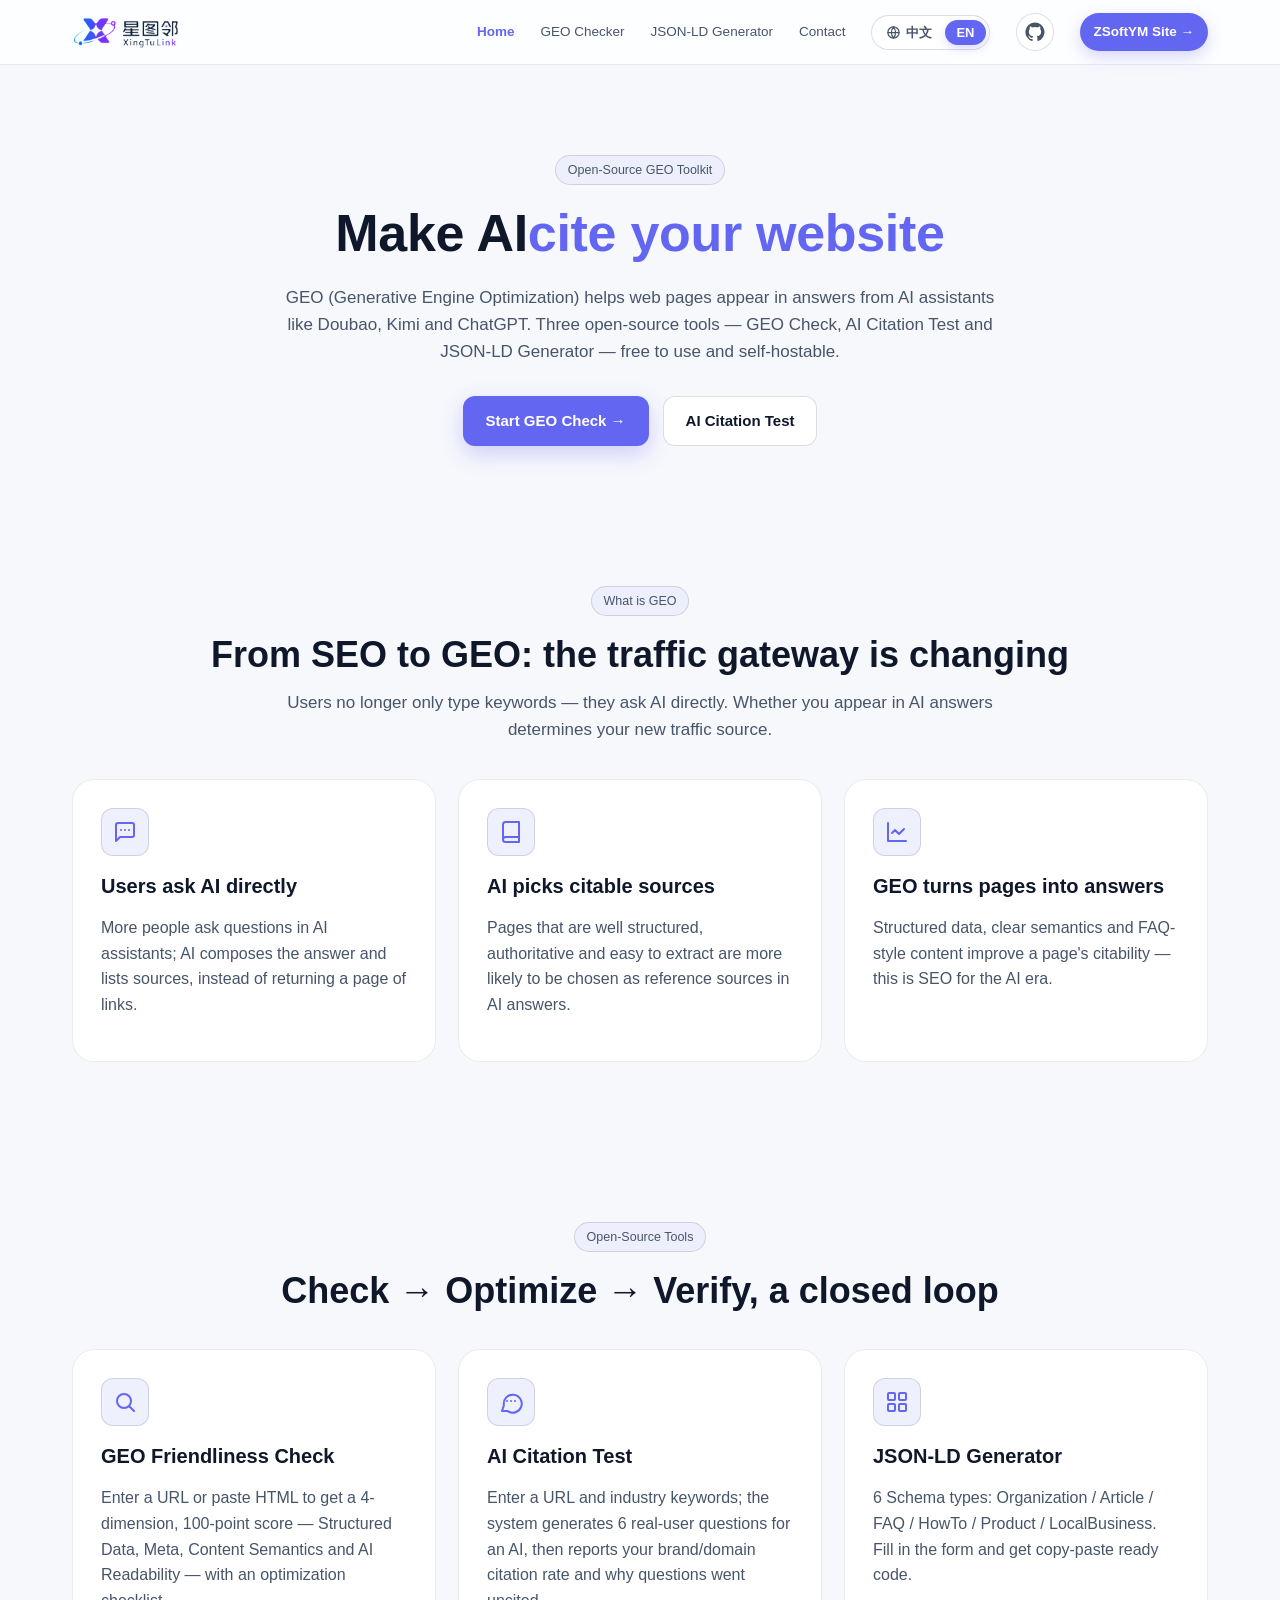
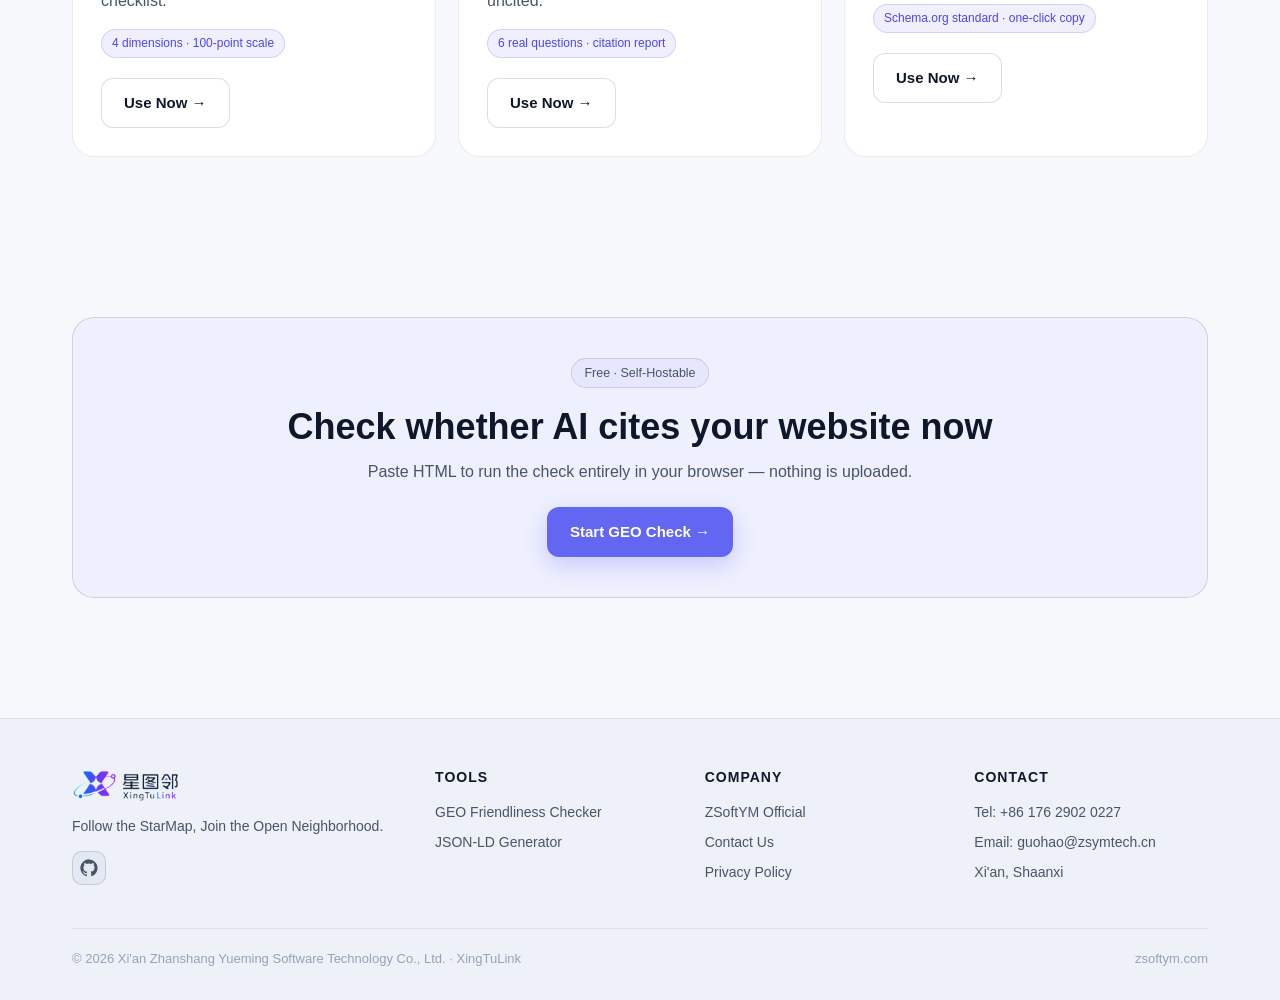
==== commit 8a4da758: "feat: add Node backend with AI citation test, rebrand as open-source - Add zero-dependency Node serv" ====
--- a/index.html
+++ b/index.html
@@ -4,7 +4,7 @@
   <meta charset="UTF-8" />
   <meta name="viewport" content="width=device-width, initial-scale=1, viewport-fit=cover" />
   <title>GEO优化工具_AI搜索引擎优化_JSON-LD生成器 - 星图邻</title>
-  <meta name="description" content="星图邻（XingTuLink）提供 GEO 友好度检测、JSON-LD 生成器等面向 AI 搜索引擎优化的免费在线工具，助力网站在豆包、Kimi、文心一言、ChatGPT 中被主动引用。由西安栈上月明软件科技有限公司运营。" />
+  <meta name="description" content="开源 GEO（生成式引擎优化）工具集：GEO 友好度检测、AI 引用实测、JSON-LD 结构化数据生成，助力网站在豆包、Kimi、ChatGPT 等 AI 回答中被主动引用。免费使用，支持自托管。" />
   <meta name="keywords" content="GEO优化工具,AI搜索引擎优化,生成式引擎优化,JSON-LD生成器,Schema标记,在线工具,星图邻,XingTuLink,栈上月明" />
   <meta http-equiv="Cache-Control" content="no-transform" />
   <meta name="applicable-device" content="pc,mobile" />
@@ -36,7 +36,7 @@
         "name": "星图邻 XingTuLink",
         "url": "https://xingtulink.com",
         "logo": "https://xingtulink.com/img/logo.png",
-        "description": "面向生成式AI时代的免费在线工具平台",
+        "description": "面向生成式 AI 时代的开源技术品牌",
         "parentOrganization": {
           "@type": "Organization",
           "name": "西安栈上月明软件科技有限公司",
@@ -77,7 +77,6 @@
         <a href="/" class="active" data-i18n="nav.home">首页</a>
         <a href="/tools/geo-checker/" data-i18n="nav.geo-check">GEO 检测</a>
         <a href="/tools/json-ld-generator/" data-i18n="nav.jsonld">JSON-LD 生成器</a>
-        <a href="/about-geo/" data-i18n="nav.about-geo">关于 GEO</a>
         <a href="/contact/" data-i18n="nav.contact">联系我们</a>
         <a class="nav-cta" href="https://zsoftym.com/" data-external="1" data-i18n="nav.zsoftym">栈上月明官网 →</a>
       </nav>
@@ -87,29 +86,74 @@
   <main>
     <section class="hero">
       <div class="container">
-        <span class="eyebrow" data-i18n="home.eyebrow">西安栈上月明软件科技有限公司 出品</span>
-        <h1><span data-i18n="home.hero.h1.part1">让 AI 搜索引擎</span><span class="gradient-text" data-i18n="home.hero.h1.part2">主动推荐</span><span data-i18n="home.hero.h1.part3">你的品牌</span></h1>
+        <span class="eyebrow" data-i18n="home.eyebrow">开源 GEO 工具集</span>
+        <h1><span data-i18n="home.hero.h1.part1">让你的网站被 AI</span><span class="gradient-text" data-i18n="home.hero.h1.part2">主动引用</span></h1>
         <p class="lead" data-i18n="home.hero.lead">
-          星图邻（XingTuLink）提供面向生成式 AI 时代的免费在线工具：GEO 友好度检测、结构化数据生成、开源项目发布。
-          工具即用、数据不上传，助力你的网站在豆包、文心一言、Kimi、ChatGPT 回答中脱颖而出。
+          GEO（生成式引擎优化）让网页出现在豆包、Kimi、ChatGPT 等 AI 的回答中。本项目包含三个开源工具：GEO 检测、AI 引用实测、JSON-LD 生成，免费使用，可自行部署。
         </p>
         <div class="hero-cta">
           <a class="btn btn-primary" href="/tools/geo-checker/" data-i18n="home.hero.cta-primary">开始 GEO 检测 →</a>
-          <a class="btn btn-ghost" href="/tools/json-ld-generator/" data-i18n="home.hero.cta-ghost">生成 JSON-LD</a>
-        </div>
-      </div>
-    </section>
-
+          <a class="btn btn-ghost" href="/tools/geo-checker/#citationSection" data-i18n="home.hero.cta-ghost">AI 引用实测</a>
+        </div>
+      </div>
+    </section>
+
+    <!-- 什么是 GEO -->
     <section>
       <div class="container">
-        <div class="grid grid-2">
+        <div style="text-align:center;margin-bottom:36px;">
+          <span class="eyebrow" data-i18n="home.what.eyebrow">什么是 GEO</span>
+          <h2 data-i18n="home.what.h2">从 SEO 到 GEO，流量入口正在改变</h2>
+          <p class="lead" style="margin:8px auto 0;max-width:760px;" data-i18n="home.what.lead">
+            用户不再只搜关键词，而是直接向 AI 提问。能否出现在 AI 的回答里，决定了新的流量来源。
+          </p>
+        </div>
+        <div class="grid grid-3">
+          <div class="card">
+            <span class="icon"><svg viewBox="0 0 24 24" fill="none" stroke="currentColor" stroke-width="2" stroke-linecap="round" stroke-linejoin="round"><path d="M21 15a2 2 0 0 1-2 2H7l-4 4V5a2 2 0 0 1 2-2h14a2 2 0 0 1 2 2z"></path><path d="M8 10h.01M12 10h.01M16 10h.01"></path></svg></span>
+            <h3 data-i18n="home.what.q1.title">用户直接问 AI</h3>
+            <p style="color:var(--text-soft);" data-i18n="home.what.q1.desc">越来越多的人在 AI 助手里直接提问，由 AI 组织好答案并给出参考来源，而不是返回一排链接。</p>
+          </div>
+          <div class="card">
+            <span class="icon"><svg viewBox="0 0 24 24" fill="none" stroke="currentColor" stroke-width="2" stroke-linecap="round" stroke-linejoin="round"><path d="M4 19.5A2.5 2.5 0 0 1 6.5 17H20"></path><path d="M6.5 2H20v20H6.5A2.5 2.5 0 0 1 4 19.5v-15A2.5 2.5 0 0 1 6.5 2z"></path></svg></span>
+            <h3 data-i18n="home.what.q2.title">AI 挑选可引用的来源</h3>
+            <p style="color:var(--text-soft);" data-i18n="home.what.q2.desc">结构清晰、信息权威、内容可被直接抽取的网页，更容易被 AI 选为回答的参考来源。</p>
+          </div>
+          <div class="card">
+            <span class="icon"><svg viewBox="0 0 24 24" fill="none" stroke="currentColor" stroke-width="2" stroke-linecap="round" stroke-linejoin="round"><path d="M3 3v18h18"></path><path d="m19 9-5 5-4-4-3 3"></path></svg></span>
+            <h3 data-i18n="home.what.q3.title">GEO 让页面成为答案</h3>
+            <p style="color:var(--text-soft);" data-i18n="home.what.q3.desc">用结构化数据、清晰语义和 FAQ 等内容提升页面的可引用性——这就是面向 AI 时代的 SEO。</p>
+          </div>
+        </div>
+      </div>
+    </section>
+
+    <!-- 三个工具 -->
+    <section>
+      <div class="container">
+        <div style="text-align:center;margin-bottom:36px;">
+          <span class="eyebrow" data-i18n="home.tools.eyebrow">开源工具</span>
+          <h2 data-i18n="home.tools.h2">检测 → 优化 → 实测，三步闭环</h2>
+        </div>
+        <div class="grid grid-3">
           <a class="card" href="/tools/geo-checker/">
             <span class="icon"><svg viewBox="0 0 24 24" fill="none" stroke="currentColor" stroke-width="2" stroke-linecap="round" stroke-linejoin="round"><circle cx="11" cy="11" r="7"></circle><line x1="21" y1="21" x2="16.5" y2="16.5"></line></svg></span>
-            <h3 data-i18n="home.card.geo.title">GEO 友好度检测器</h3>
+            <h3 data-i18n="home.card.geo.title">GEO 友好度检测</h3>
             <p style="color:var(--text-soft);" data-i18n="home.card.geo.desc">
-              输入 URL 或粘贴 HTML 源码，4 个维度、100 分制自动评估，给出可落地的优化清单与优先级。
+              输入 URL 或粘贴 HTML，从结构化数据、Meta、内容语义、AI 可读性 4 个维度 100 分制打分，给出优化清单。
             </p>
-            <span class="chip" data-i18n="home.card.geo.chip">结构化数据 · Meta · 内容语义 · AI 可读性</span>
+            <span class="chip" data-i18n="home.card.geo.chip">4 维度 · 100 分制</span>
+            <div style="margin-top:20px;">
+              <span class="btn btn-ghost" style="pointer-events:none;" data-i18n="btn.use-now">立即使用 →</span>
+            </div>
+          </a>
+          <a class="card" href="/tools/geo-checker/#citationSection">
+            <span class="icon"><svg viewBox="0 0 24 24" fill="none" stroke="currentColor" stroke-width="2" stroke-linecap="round" stroke-linejoin="round"><path d="M3 21l1.9-5.7A9 9 0 1 1 8.7 21.1z"></path><path d="M8 11h.01M12 11h.01M16 11h.01"></path></svg></span>
+            <h3 data-i18n="home.card.cite.title">AI 引用实测</h3>
+            <p style="color:var(--text-soft);" data-i18n="home.card.cite.desc">
+              输入网址和行业关键词，自动生成 6 个真实用户问题向 AI 提问，统计品牌名与域名的引用率，并分析未被引用的原因。
+            </p>
+            <span class="chip" data-i18n="home.card.cite.chip">6 个真实问题 · 引用率报告</span>
             <div style="margin-top:20px;">
               <span class="btn btn-ghost" style="pointer-events:none;" data-i18n="btn.use-now">立即使用 →</span>
             </div>
@@ -118,9 +162,9 @@
             <span class="icon"><svg viewBox="0 0 24 24" fill="none" stroke="currentColor" stroke-width="2" stroke-linecap="round" stroke-linejoin="round"><rect x="3" y="3" width="7" height="7" rx="1"></rect><rect x="14" y="3" width="7" height="7" rx="1"></rect><rect x="3" y="14" width="7" height="7" rx="1"></rect><rect x="14" y="14" width="7" height="7" rx="1"></rect></svg></span>
             <h3 data-i18n="home.card.jsonld.title">JSON-LD 生成器</h3>
             <p style="color:var(--text-soft);" data-i18n="home.card.jsonld.desc">
-              6 种 Schema 类型（Organization / Article / FAQ / HowTo / Product / LocalBusiness），表单填写即可生成可粘贴的代码。
+              支持 Organization / Article / FAQ / HowTo / Product / LocalBusiness 6 种 Schema，表单填写即可生成可粘贴的代码。
             </p>
-            <span class="chip" data-i18n="home.card.jsonld.chip">Schema.org 标准 · 实时预览 · 一键复制</span>
+            <span class="chip" data-i18n="home.card.jsonld.chip">Schema.org 标准 · 一键复制</span>
             <div style="margin-top:20px;">
               <span class="btn btn-ghost" style="pointer-events:none;" data-i18n="btn.use-now">立即使用 →</span>
             </div>
@@ -131,66 +175,11 @@
 
     <section>
       <div class="container">
-        <div style="text-align:center;margin-bottom:36px;">
-          <span class="eyebrow" data-i18n="home.why.eyebrow">为什么需要 GEO</span>
-          <h2 data-i18n="home.why.h2">传统 SEO 之后，下一代流量入口</h2>
-          <p class="lead" style="margin:8px auto 0;" data-i18n="home.why.lead">
-            当用户开始向 AI 提问而非搜索关键词，能否被 AI 引用，取决于你网站的结构化程度。
-          </p>
-        </div>
-        <div class="grid grid-3">
-          <div class="card">
-            <span class="icon"><svg viewBox="0 0 24 24" fill="none" stroke="currentColor" stroke-width="2" stroke-linecap="round" stroke-linejoin="round"><rect x="4" y="8" width="16" height="11" rx="2"></rect><path d="M12 8V4M9 3h6M9 13h.01M15 13h.01M9 17h.01M15 17h.01"></path></svg></span>
-            <h3 data-i18n="home.why.cited.title">被 AI 主动引用</h3>
-            <p style="color:var(--text-soft);" data-i18n="home.why.cited.desc">JSON-LD、FAQ、HowTo 等结构化数据让大模型能"读懂"你的页面，更容易被引用为答案。</p>
-          </div>
-          <div class="card">
-            <span class="icon"><svg viewBox="0 0 24 24" fill="none" stroke="currentColor" stroke-width="2" stroke-linecap="round" stroke-linejoin="round"><path d="M3 17l6-6 4 4 8-8"></path><path d="M21 7v5h-5"></path></svg></span>
-            <h3 data-i18n="home.why.early.title">抢跑 AI 搜索</h3>
-            <p style="color:var(--text-soft);" data-i18n="home.why.early.desc">豆包、Kimi、文心一言、ChatGPT 已成新流量入口，GEO 优化比同行早一步占位。</p>
-          </div>
-          <div class="card">
-            <span class="icon"><svg viewBox="0 0 24 24" fill="none" stroke="currentColor" stroke-width="2" stroke-linecap="round" stroke-linejoin="round"><path d="M12 3l8 3v6c0 4.5-3.2 7.5-8 9-4.8-1.5-8-4.5-8-9V6l8-3z"></path></svg></span>
-            <h3 data-i18n="home.why.safe.title">本地优先 · 数据安全</h3>
-            <p style="color:var(--text-soft);" data-i18n="home.why.safe.desc">所有分析在你的浏览器内完成，URL 与 HTML 源码不会上传到任何服务器。</p>
-          </div>
-        </div>
-      </div>
-    </section>
-
-    <section>
-      <div class="container">
-        <div class="grid grid-4">
-          <div class="card" style="text-align:center;">
-            <div class="stat-num gradient-text">100</div>
-            <p style="color:var(--text-soft);margin:0;" data-i18n="home.stat.100">评分维度全</p>
-          </div>
-          <div class="card" style="text-align:center;">
-            <div class="stat-num gradient-text">6</div>
-            <p style="color:var(--text-soft);margin:0;" data-i18n="home.stat.6">Schema 类型</p>
-          </div>
-          <div class="card" style="text-align:center;">
-            <div class="stat-num gradient-text">0</div>
-            <p style="color:var(--text-soft);margin:0;" data-i18n="home.stat.0">数据上传</p>
-          </div>
-          <div class="card" style="text-align:center;">
-            <div class="stat-num gradient-text">∞</div>
-            <p style="color:var(--text-soft);margin:0;" data-i18n="home.stat.inf">免费使用</p>
-          </div>
-        </div>
-      </div>
-    </section>
-
-    <section>
-      <div class="container">
-        <div class="cta-banner">
-          <span class="eyebrow" data-i18n="home.cta.eyebrow">需要专业服务？</span>
-          <h2><span data-i18n="home.cta.h2.part1">让栈上月明为你的品牌做一次</span><span class="gradient-text" data-i18n="home.cta.h2.part2">深度 GEO 优化</span></h2>
-          <p data-i18n="home.cta.desc">
-            星图邻的工具用于自检与日常优化；如果你的业务需要面向豆包、Kimi、文心一言、ChatGPT 的全链路 GEO 服务，
-            欢迎联系我们的母公司——西安栈上月明软件科技有限公司。
-          </p>
-          <a class="btn btn-primary" href="https://zsoftym.com/" data-external="1" data-i18n="btn.visit-zsoftym">访问栈上月明官网 →</a>
+        <div class="cta-banner" style="text-align:center;">
+          <span class="eyebrow" data-i18n="home.end.eyebrow">免费 · 可自托管</span>
+          <h2 data-i18n="home.end.h2">现在就看看你的网站能否被 AI 引用</h2>
+          <p data-i18n="home.end.desc">粘贴 HTML 即可在浏览器本地完成检测，不上传数据。</p>
+          <a class="btn btn-primary" href="/tools/geo-checker/" data-i18n="home.end.btn">开始 GEO 检测 →</a>
         </div>
       </div>
     </section>
@@ -203,10 +192,7 @@
           <a class="brand" href="/">
             <img src="/img/logo.png" alt="星图邻" data-i18n-attr="alt:brand.alt" />
           </a>
-          <p style="margin-top:14px;" data-i18n="footer.desc">
-            在线工具与开源项目发布平台。<br />
-            连接工具与创作者，点亮数字星图。
-          </p>
+          <p style="margin-top:14px;" data-i18n="footer.desc">循星图之迹，结开源之邻。</p>
           <div class="footer-social">
             <a href="https://github.com/ZSoftYM/geo-friendly-checker" target="_blank" rel="noopener noreferrer" title="开源仓库 · GitHub" aria-label="GitHub" data-i18n-attr="title:brand.github.title">
               <svg viewBox="0 0 24 24" width="18" height="18" fill="currentColor"><path d="M12 .5a11.5 11.5 0 0 0-3.63 22.42c.57.1.78-.25.78-.55 0-.27-.01-1-.02-1.96-3.2.7-3.88-1.54-3.88-1.54-.52-1.33-1.27-1.68-1.27-1.68-1.04-.71.08-.7.08-.7 1.15.08 1.75 1.18 1.75 1.18 1.02 1.75 2.68 1.25 3.34.96.1-.74.4-1.25.72-1.54-2.55-.29-5.24-1.27-5.24-5.65 0-1.25.45-2.27 1.18-3.07-.12-.29-.51-1.46.11-3.04 0 0 .97-.31 3.18 1.18a11.04 11.04 0 0 1 5.79 0c2.21-1.49 3.18-1.18 3.18-1.18.62 1.58.23 2.75.11 3.04.73.8 1.18 1.82 1.18 3.07 0 4.39-2.69 5.36-5.25 5.64.41.35.78 1.04.78 2.11 0 1.52-.01 2.75-.01 3.13 0 .3.21.66.79.55A11.5 11.5 0 0 0 12 .5z"/></svg>
@@ -218,7 +204,6 @@
           <ul>
             <li><a href="/tools/geo-checker/" data-i18n="footer.tools.geo">GEO 友好度检测</a></li>
             <li><a href="/tools/json-ld-generator/" data-i18n="footer.tools.jsonld">JSON-LD 生成器</a></li>
-            <li><a href="/about-geo/" data-i18n="footer.tools.kb">GEO 知识库</a></li>
           </ul>
         </div>
         <div>
--- a/public/styles.css
+++ b/public/styles.css
@@ -926,7 +926,425 @@
   border: 0;
 }
 
-/* 表格（about-geo 对比表） */
+/* =========================================================
+   AI 引用实测模块
+   ========================================================= */
+.cite-panel {
+  background: var(--surface);
+  border: 1px solid var(--line);
+  border-radius: var(--radius-lg);
+  padding: 28px;
+}
+
+.cite-head h2 {
+  margin: 8px 0;
+  font-size: 24px;
+}
+
+.cite-head .lead {
+  font-size: 14.5px;
+  color: var(--text-soft);
+  max-width: 820px;
+  margin-bottom: 0;
+}
+
+.cite-form {
+  display: grid;
+  grid-template-columns: 1.7fr 1fr auto;
+  gap: 12px;
+  align-items: end;
+  margin-top: 20px;
+}
+
+.cite-field label {
+  display: block;
+  font-size: 13px;
+  color: var(--text-soft);
+  font-weight: 500;
+  margin-bottom: 6px;
+}
+
+.cite-field label i {
+  color: var(--bad);
+  font-style: normal;
+}
+
+.cite-field-btn .btn {
+  width: 100%;
+  white-space: nowrap;
+}
+
+.cite-error {
+  margin-top: 16px;
+  background: #fef2f2;
+  border: 1px solid #fecaca;
+  color: #b91c1c;
+  border-radius: 8px;
+  padding: 10px 14px;
+  font-size: 13.5px;
+}
+
+/* 实时进度 */
+.cite-progress {
+  margin-top: 22px;
+}
+
+.cite-stage-row {
+  display: flex;
+  justify-content: space-between;
+  align-items: center;
+  gap: 12px;
+  font-size: 13.5px;
+  color: var(--text-soft);
+}
+
+.cite-stage-count {
+  color: var(--text-mute);
+  font-size: 12.5px;
+  font-variant-numeric: tabular-nums;
+  white-space: nowrap;
+}
+
+.cite-qlist {
+  list-style: none;
+  margin: 14px 0 0;
+  padding: 0;
+}
+
+.cite-qlist li {
+  display: flex;
+  gap: 10px;
+  align-items: flex-start;
+  border: 1px solid var(--line);
+  border-radius: 8px;
+  padding: 10px 14px;
+  margin-bottom: 8px;
+  font-size: 13.5px;
+  background: #fff;
+}
+
+.cite-qlist li.is-active {
+  border-color: var(--brand-1);
+  background: #f8f9ff;
+}
+
+.cite-q-icon-wrap {
+  display: inline-flex;
+  width: 18px;
+  justify-content: center;
+  flex: none;
+  padding-top: 2px;
+}
+
+.cite-q-icon {
+  width: 18px;
+  height: 18px;
+  color: var(--text-mute);
+}
+
+.cite-q-dot {
+  display: inline-block;
+  width: 8px;
+  height: 8px;
+  border-radius: 50%;
+  background: var(--bg-2);
+  margin-top: 7px;
+}
+
+.cite-q-body {
+  flex: 1;
+  min-width: 0;
+}
+
+.cite-q-text {
+  font-weight: 500;
+  color: var(--text);
+}
+
+.cite-q-state {
+  font-size: 12.5px;
+  color: var(--text-mute);
+  margin-top: 2px;
+}
+
+.cite-q-state-active {
+  color: var(--brand-1);
+}
+
+.cite-q-state-cited {
+  color: var(--ok);
+}
+
+.cite-q-state-uncited,
+.cite-q-state-error {
+  color: var(--warn);
+}
+
+.cite-qlist li.is-cited .cite-q-icon {
+  color: var(--ok);
+}
+
+.cite-qlist li.is-uncited .cite-q-icon {
+  color: var(--text-mute);
+}
+
+.cite-qlist li.is-error .cite-q-icon {
+  color: var(--warn);
+}
+
+.cite-q-excerpt {
+  color: var(--text-mute);
+  font-size: 12.5px;
+  line-height: 1.5;
+  margin-top: 4px;
+  display: -webkit-box;
+  -webkit-line-clamp: 2;
+  -webkit-box-orient: vertical;
+  overflow: hidden;
+}
+
+@keyframes cite-spin {
+  to {
+    transform: rotate(360deg);
+  }
+}
+
+.cite-spin {
+  animation: cite-spin 0.9s linear infinite;
+  color: var(--brand-1);
+}
+
+/* 实测报告 */
+.cite-report {
+  margin-top: 26px;
+}
+
+.cite-report-head {
+  display: flex;
+  align-items: center;
+  gap: 12px;
+}
+
+.cite-report-head h3 {
+  margin: 0;
+  font-size: 18px;
+}
+
+.cite-stats {
+  display: grid;
+  grid-template-columns: repeat(auto-fit, minmax(150px, 1fr));
+  gap: 12px;
+  margin: 16px 0;
+}
+
+.cite-stat {
+  border: 1px solid var(--line);
+  border-radius: 8px;
+  padding: 14px 16px;
+  background: #fff;
+}
+
+.cite-stat .k {
+  font-size: 12.5px;
+  color: var(--text-mute);
+}
+
+.cite-stat .v {
+  font-size: 28px;
+  font-weight: 800;
+  line-height: 1.15;
+  margin-top: 2px;
+  color: var(--brand-1);
+}
+
+.cite-stat .v small {
+  font-size: 13px;
+  font-weight: 600;
+  color: var(--text-mute);
+}
+
+.cite-stat .v.rate-high {
+  color: var(--ok);
+}
+
+.cite-stat .v.rate-mid {
+  color: var(--warn);
+}
+
+.cite-stat .v.rate-low {
+  color: var(--bad);
+}
+
+.cite-meta {
+  display: flex;
+  flex-wrap: wrap;
+  gap: 8px;
+  margin-bottom: 16px;
+}
+
+.cite-chip {
+  font-size: 12.5px;
+  border: 1px solid var(--line);
+  border-radius: 999px;
+  padding: 3px 11px;
+  color: var(--text-soft);
+  background: #fff;
+}
+
+.cite-item {
+  border: 1px solid var(--line);
+  border-radius: 8px;
+  padding: 14px 16px;
+  margin-bottom: 10px;
+  background: #fff;
+}
+
+.cite-item-head {
+  display: flex;
+  gap: 10px;
+  align-items: flex-start;
+}
+
+.cite-q-no {
+  flex: none;
+  font-size: 12px;
+  font-weight: 700;
+  color: var(--brand-1);
+  background: #eef2ff;
+  border-radius: 6px;
+  padding: 2px 8px;
+  margin-top: 2px;
+}
+
+.cite-q-main {
+  flex: 1;
+  font-size: 14.5px;
+  font-weight: 600;
+  line-height: 1.5;
+}
+
+.cite-badge {
+  flex: none;
+  font-size: 12px;
+  border-radius: 999px;
+  padding: 2px 10px;
+  margin-top: 2px;
+  border: 1px solid transparent;
+  white-space: nowrap;
+}
+
+.cite-badge-ok {
+  background: #f0fdf4;
+  color: #15803d;
+  border-color: #bbf7d0;
+}
+
+.cite-badge-warn {
+  background: #fffbeb;
+  color: #b45309;
+  border-color: #fde68a;
+}
+
+.cite-badge-err {
+  background: #fef2f2;
+  color: #b91c1c;
+  border-color: #fecaca;
+}
+
+.cite-answer {
+  margin-top: 10px;
+  background: var(--bg-0);
+  border: 1px solid var(--line);
+  border-radius: 6px;
+  padding: 10px 12px;
+  font-size: 13.5px;
+  line-height: 1.7;
+  color: var(--text-soft);
+  white-space: pre-wrap;
+  word-break: break-word;
+}
+
+.cite-hl {
+  background: #eef2ff;
+  color: #4338ca;
+  border-radius: 3px;
+  padding: 0 2px;
+  font-style: normal;
+}
+
+.cite-ctx {
+  margin-top: 8px;
+  font-size: 12.5px;
+  color: var(--text-soft);
+}
+
+.cite-ctx p {
+  margin: 4px 0 0;
+  border-left: 2px solid var(--brand-1);
+  background: #f8f9ff;
+  border-radius: 0 4px 4px 0;
+  padding: 4px 10px;
+  line-height: 1.6;
+}
+
+.cite-reason {
+  margin-top: 10px;
+  font-size: 13px;
+  line-height: 1.6;
+  color: #92400e;
+  background: #fffbeb;
+  border: 1px solid #fde68a;
+  border-radius: 6px;
+  padding: 8px 12px;
+}
+
+.cite-item-err {
+  margin: 10px 0 0;
+  color: #b91c1c;
+  font-size: 13px;
+}
+
+.cite-analysis {
+  margin-top: 16px;
+  border: 1px solid var(--line);
+  border-left: 3px solid var(--brand-1);
+  border-radius: 8px;
+  padding: 14px 16px;
+  background: #f8f9ff;
+}
+
+.cite-analysis h4 {
+  margin: 0 0 6px;
+  font-size: 14.5px;
+}
+
+.cite-analysis p {
+  margin: 0;
+  font-size: 13.5px;
+  line-height: 1.7;
+  color: var(--text-soft);
+}
+
+.cite-foot {
+  margin-top: 14px;
+  font-size: 12.5px;
+  color: var(--text-mute);
+}
+
+@media (max-width: 820px) {
+  .cite-form {
+    grid-template-columns: 1fr;
+    gap: 10px;
+  }
+  .cite-field-btn .btn {
+    width: 100%;
+  }
+  .cite-panel {
+    padding: 20px;
+  }
+}
+
+/* 表格（通用对比表） */
 table {
   color: var(--text);
 }
